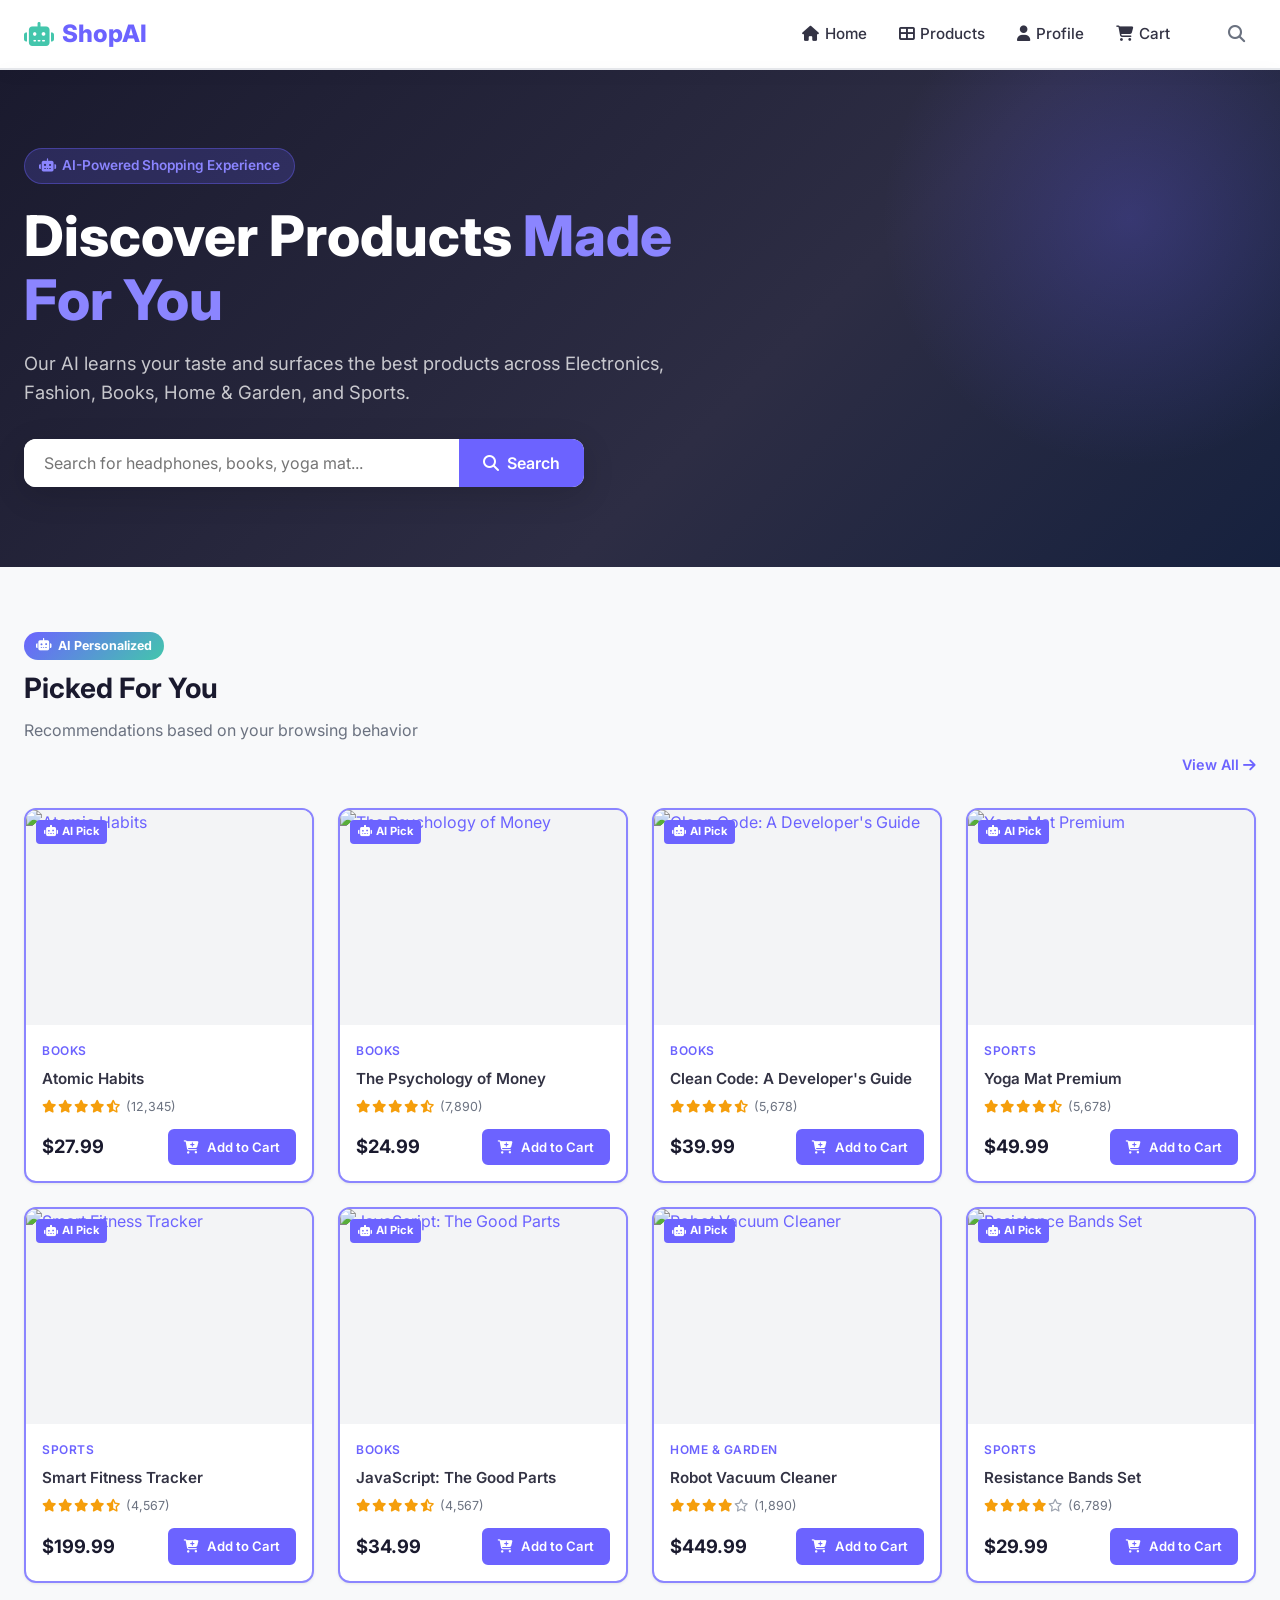
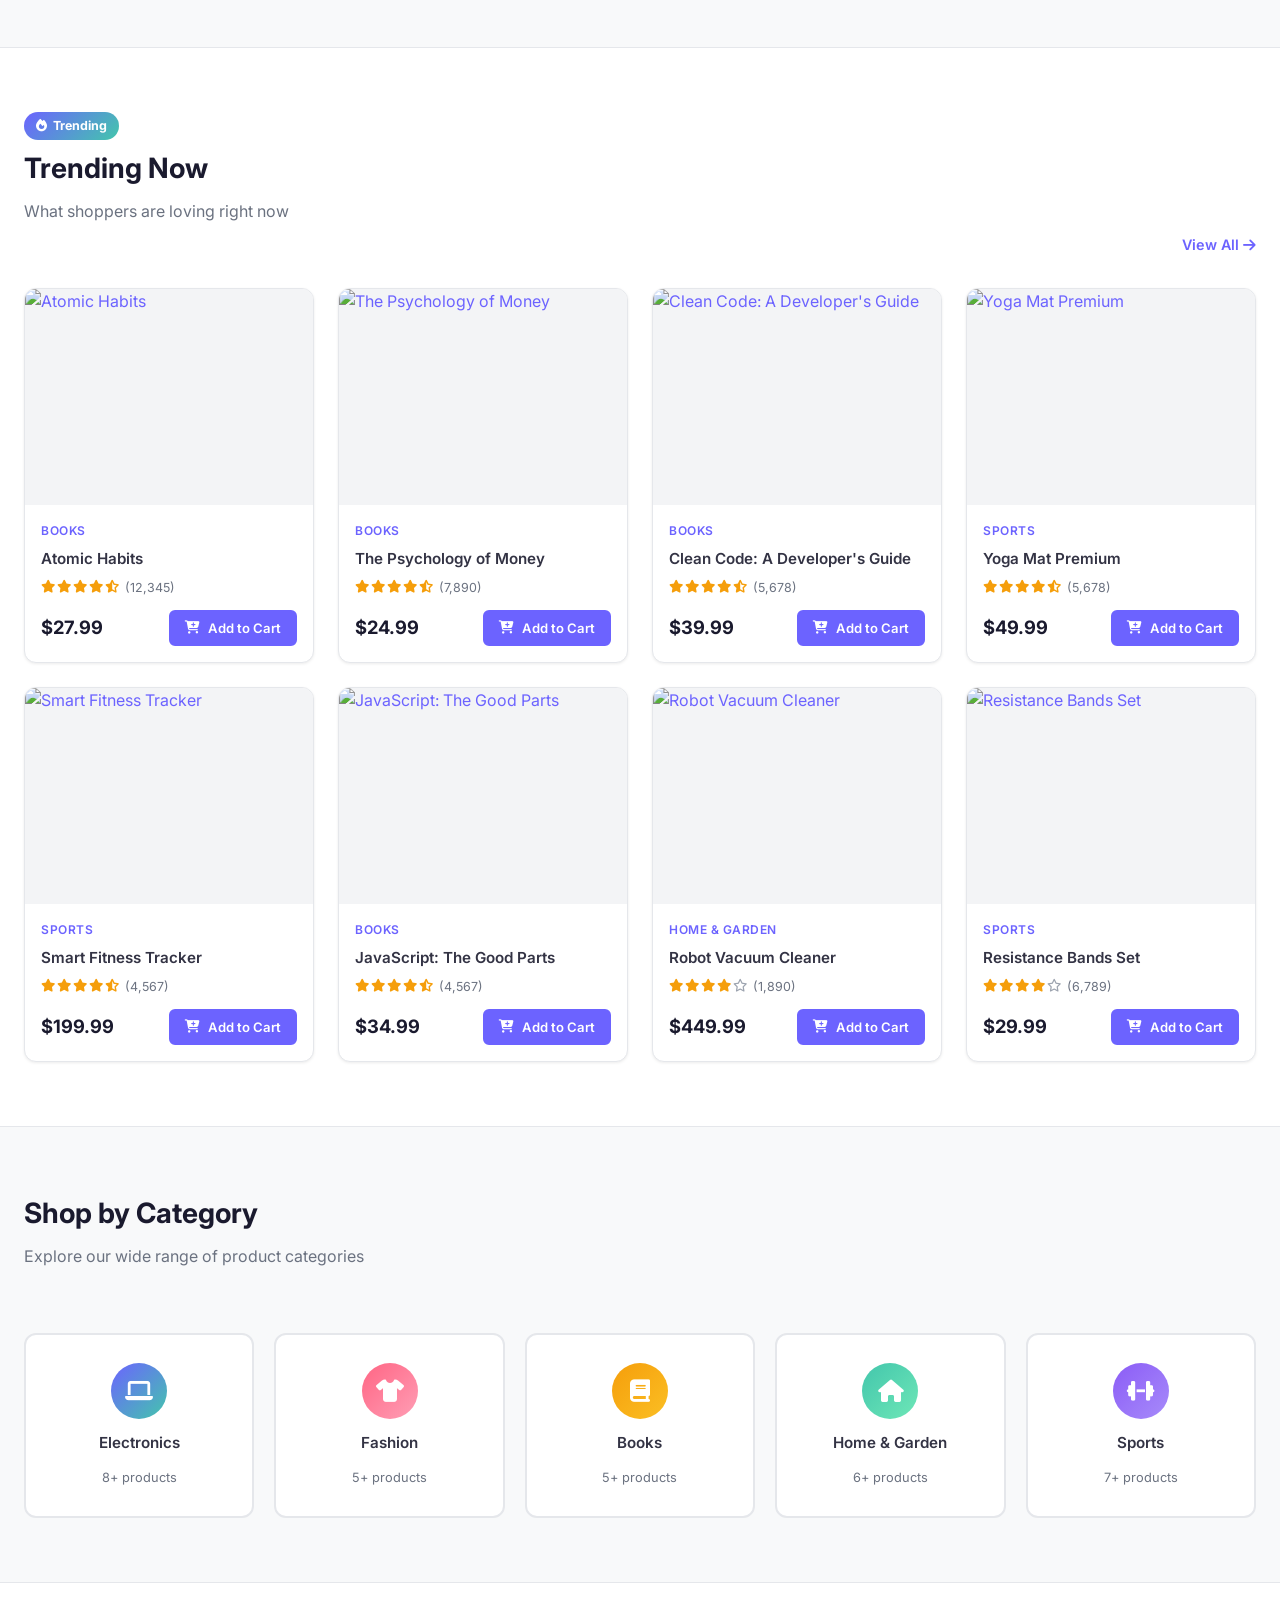
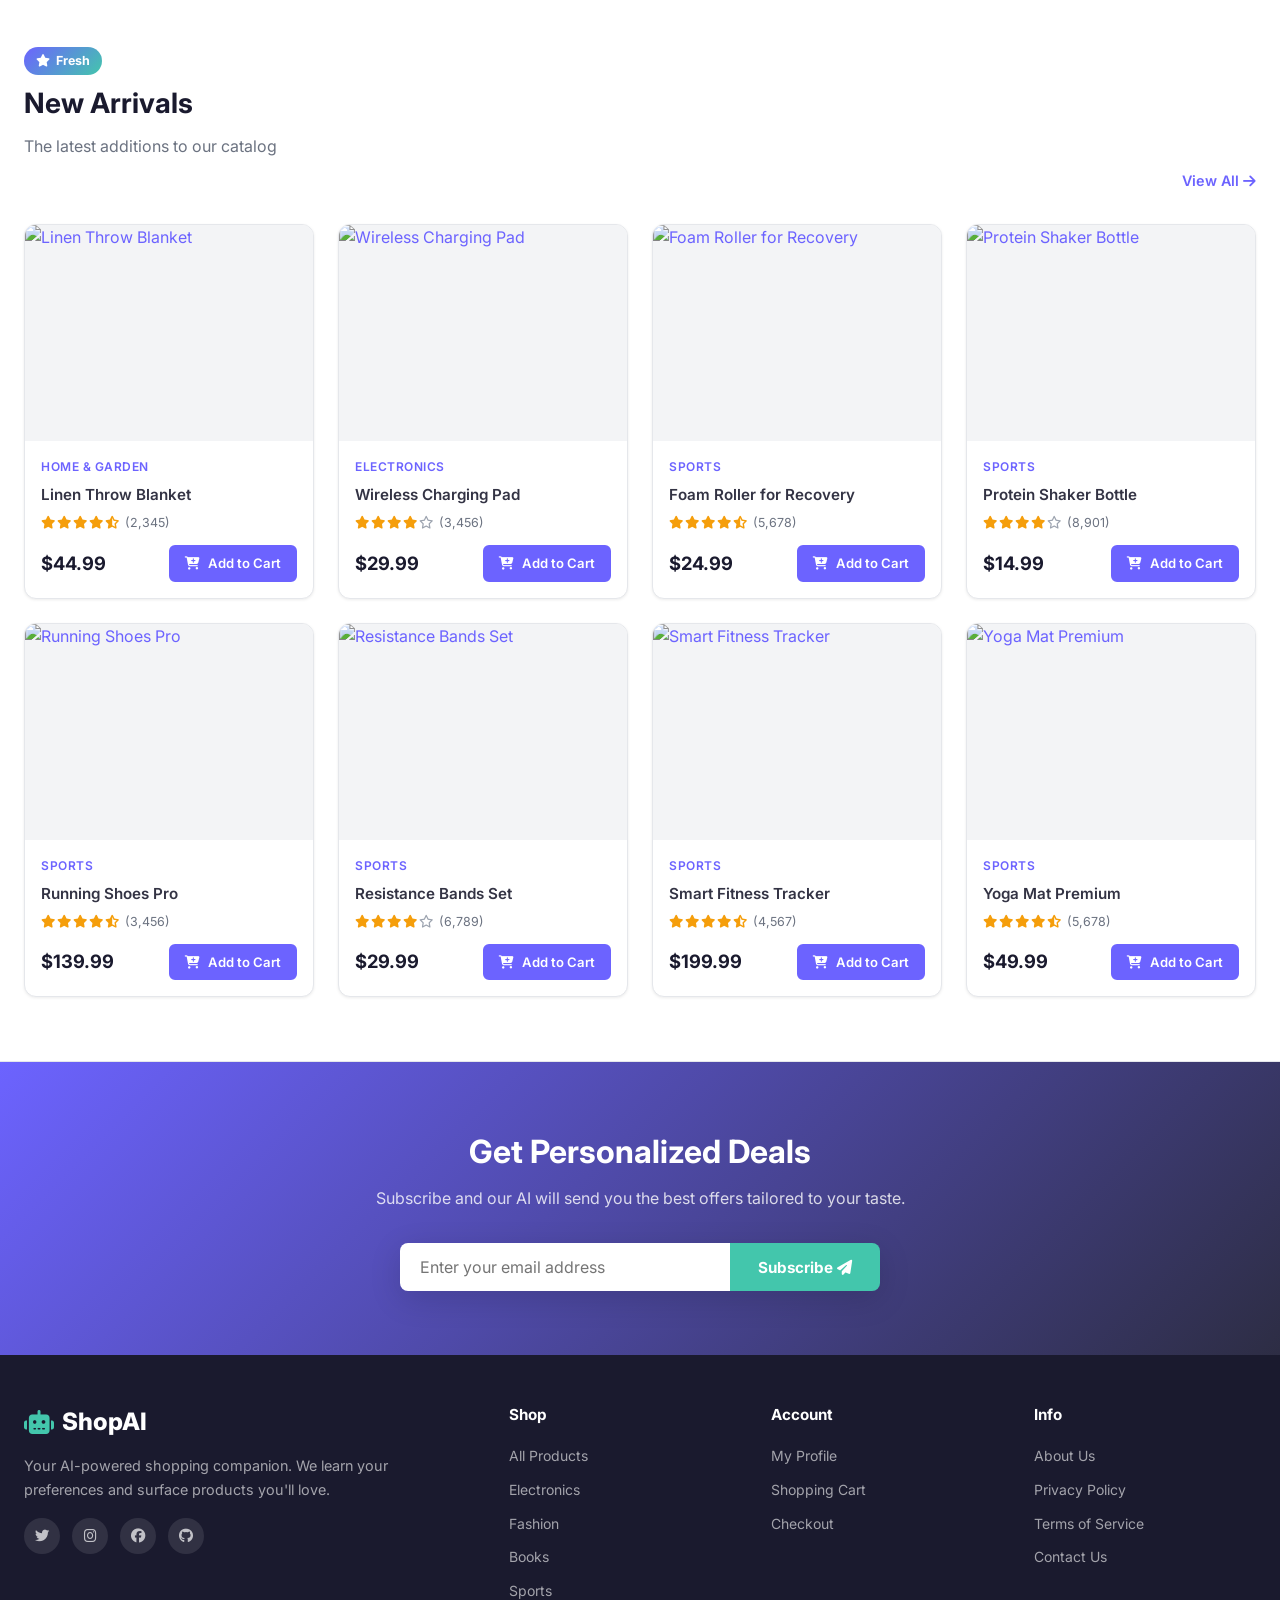
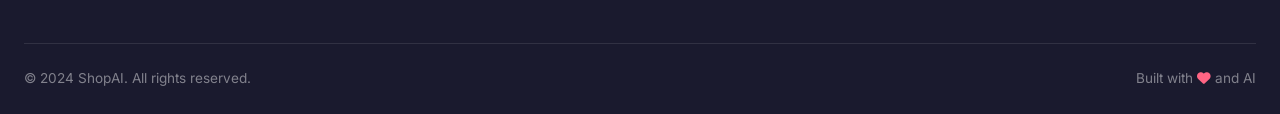
==== index.html @ e6fd4320 "Build complete AI-powered e-commerce website - 32 products across 5 categories (Electronics, Fashion" ====
<!DOCTYPE html>
<html lang="en">
<head>
  <meta charset="UTF-8">
  <meta name="viewport" content="width=device-width, initial-scale=1.0">
  <title>ShopAI – AI-Powered E-Commerce</title>
  <meta name="description" content="Discover products tailored just for you with AI-powered recommendations.">
  <link rel="stylesheet" href="https://cdnjs.cloudflare.com/ajax/libs/font-awesome/6.4.0/css/all.min.css">
  <link rel="preconnect" href="https://fonts.googleapis.com">
  <link rel="preconnect" href="https://fonts.gstatic.com" crossorigin>
  <link href="https://fonts.googleapis.com/css2?family=Inter:wght@300;400;500;600;700;800&display=swap" rel="stylesheet">
  <link rel="stylesheet" href="css/style.css">
  <link rel="stylesheet" href="css/components.css">
  <link rel="stylesheet" href="css/responsive.css">
</head>
<body>

  <!-- Header -->
  <header id="main-header"></header>

  <!-- Hero Section -->
  <section class="hero">
    <div class="container">
      <div class="hero-content slide-up">
        <div class="hero-badge">
          <i class="fas fa-robot"></i> AI-Powered Shopping Experience
        </div>
        <h1>Discover Products <span>Made For You</span></h1>
        <p>Our AI learns your taste and surfaces the best products across Electronics, Fashion, Books, Home & Garden, and Sports.</p>
        <form class="hero-search" action="search-results.html" method="get">
          <input type="text" name="q" placeholder="Search for headphones, books, yoga mat...">
          <button type="submit"><i class="fas fa-search"></i> Search</button>
        </form>
      </div>
    </div>
  </section>

  <!-- Personalized For You -->
  <section class="section" id="personalized-section">
    <div class="container">
      <div class="section-header">
        <div>
          <div class="ai-section-tag"><i class="fas fa-robot"></i> AI Personalized</div>
          <h2 class="section-title">Picked For You</h2>
          <p class="section-subtitle">Recommendations based on your browsing behavior</p>
        </div>
        <a href="products.html" class="view-all-link">View All <i class="fas fa-arrow-right"></i></a>
      </div>
      <div class="products-grid" id="personalized-grid">
        <div class="spinner-overlay" style="grid-column:1/-1"><div class="spinner"></div></div>
      </div>
    </div>
  </section>

  <!-- Trending Now -->
  <section class="section" style="background:#fff; border-top:1px solid var(--border); border-bottom:1px solid var(--border);">
    <div class="container">
      <div class="section-header">
        <div>
          <div class="ai-section-tag"><i class="fas fa-fire"></i> Trending</div>
          <h2 class="section-title">Trending Now</h2>
          <p class="section-subtitle">What shoppers are loving right now</p>
        </div>
        <a href="products.html" class="view-all-link">View All <i class="fas fa-arrow-right"></i></a>
      </div>
      <div class="products-grid" id="trending-grid">
        <div class="spinner-overlay" style="grid-column:1/-1"><div class="spinner"></div></div>
      </div>
    </div>
  </section>

  <!-- Featured Categories -->
  <section class="section">
    <div class="container">
      <div class="section-header">
        <div>
          <h2 class="section-title">Shop by Category</h2>
          <p class="section-subtitle">Explore our wide range of product categories</p>
        </div>
      </div>
      <div class="categories-grid">
        <a href="products.html?category=Electronics" class="category-card">
          <div class="category-icon"><i class="fas fa-laptop"></i></div>
          <span class="category-name">Electronics</span>
          <span class="category-count">8+ products</span>
        </a>
        <a href="products.html?category=Fashion" class="category-card">
          <div class="category-icon"><i class="fas fa-tshirt"></i></div>
          <span class="category-name">Fashion</span>
          <span class="category-count">5+ products</span>
        </a>
        <a href="products.html?category=Books" class="category-card">
          <div class="category-icon"><i class="fas fa-book"></i></div>
          <span class="category-name">Books</span>
          <span class="category-count">5+ products</span>
        </a>
        <a href="products.html?category=Home+%26+Garden" class="category-card">
          <div class="category-icon"><i class="fas fa-home"></i></div>
          <span class="category-name">Home &amp; Garden</span>
          <span class="category-count">6+ products</span>
        </a>
        <a href="products.html?category=Sports" class="category-card">
          <div class="category-icon"><i class="fas fa-dumbbell"></i></div>
          <span class="category-name">Sports</span>
          <span class="category-count">7+ products</span>
        </a>
      </div>
    </div>
  </section>

  <!-- New Arrivals -->
  <section class="section" style="background:#fff; border-top:1px solid var(--border); border-bottom:1px solid var(--border);">
    <div class="container">
      <div class="section-header">
        <div>
          <div class="ai-section-tag"><i class="fas fa-star"></i> Fresh</div>
          <h2 class="section-title">New Arrivals</h2>
          <p class="section-subtitle">The latest additions to our catalog</p>
        </div>
        <a href="products.html" class="view-all-link">View All <i class="fas fa-arrow-right"></i></a>
      </div>
      <div class="products-grid" id="new-arrivals-grid">
        <div class="spinner-overlay" style="grid-column:1/-1"><div class="spinner"></div></div>
      </div>
    </div>
  </section>

  <!-- Newsletter -->
  <section class="newsletter">
    <div class="container">
      <h2>Get Personalized Deals</h2>
      <p>Subscribe and our AI will send you the best offers tailored to your taste.</p>
      <form class="newsletter-form" onsubmit="event.preventDefault(); window.Utils && window.Utils.showToast('You\'re subscribed! Welcome aboard.', 'success');">
        <input type="email" placeholder="Enter your email address" required>
        <button type="submit">Subscribe <i class="fas fa-paper-plane"></i></button>
      </form>
    </div>
  </section>

  <!-- Footer -->
  <footer>
    <div class="container">
      <div class="footer-grid">
        <div class="footer-brand">
          <a href="index.html" class="logo"><i class="fas fa-robot"></i> ShopAI</a>
          <p>Your AI-powered shopping companion. We learn your preferences and surface products you'll love.</p>
          <div class="footer-social" style="margin-top:16px;">
            <a href="#" aria-label="Twitter"><i class="fab fa-twitter"></i></a>
            <a href="#" aria-label="Instagram"><i class="fab fa-instagram"></i></a>
            <a href="#" aria-label="Facebook"><i class="fab fa-facebook"></i></a>
            <a href="#" aria-label="GitHub"><i class="fab fa-github"></i></a>
          </div>
        </div>
        <div class="footer-col">
          <h4>Shop</h4>
          <ul>
            <li><a href="products.html">All Products</a></li>
            <li><a href="products.html?category=Electronics">Electronics</a></li>
            <li><a href="products.html?category=Fashion">Fashion</a></li>
            <li><a href="products.html?category=Books">Books</a></li>
            <li><a href="products.html?category=Sports">Sports</a></li>
          </ul>
        </div>
        <div class="footer-col">
          <h4>Account</h4>
          <ul>
            <li><a href="profile.html">My Profile</a></li>
            <li><a href="cart.html">Shopping Cart</a></li>
            <li><a href="checkout.html">Checkout</a></li>
          </ul>
        </div>
        <div class="footer-col">
          <h4>Info</h4>
          <ul>
            <li><a href="#">About Us</a></li>
            <li><a href="#">Privacy Policy</a></li>
            <li><a href="#">Terms of Service</a></li>
            <li><a href="#">Contact Us</a></li>
          </ul>
        </div>
      </div>
      <div class="footer-bottom">
        <span>&copy; 2024 ShopAI. All rights reserved.</span>
        <span>Built with <i class="fas fa-heart" style="color:var(--secondary);"></i> and AI</span>
      </div>
    </div>
  </footer>

  <!-- Scripts -->
  <script src="js/products-data.js"></script>
  <script src="js/utils.js"></script>
  <script src="js/user-tracking.js"></script>
  <script src="js/recommendation-engine.js"></script>
  <script src="js/cart-manager.js"></script>
  <script src="js/main.js"></script>
</body>
</html>
---- css/style.css ----
/* ===================================================
   SHOPAI – Main Stylesheet
   =================================================== */

/* CSS Variables */
:root {
  --primary: #6C63FF;
  --primary-dark: #5a52d5;
  --primary-light: #8b85ff;
  --secondary: #FF6584;
  --accent: #43C6AC;
  --accent-dark: #38a593;
  --bg: #f8f9fa;
  --bg-card: #ffffff;
  --dark: #1a1a2e;
  --dark-mid: #2d2d44;
  --text: #333344;
  --text-muted: #6b7280;
  --text-light: #9ca3af;
  --border: #e5e7eb;
  --border-light: #f3f4f6;
  --shadow-sm: 0 1px 3px rgba(0,0,0,0.08);
  --shadow: 0 4px 16px rgba(0,0,0,0.10);
  --shadow-lg: 0 8px 32px rgba(0,0,0,0.14);
  --radius: 12px;
  --radius-sm: 8px;
  --radius-lg: 20px;
  --transition: 0.22s ease;
  --header-height: 68px;
  --star-color: #f59e0b;
  --success: #10b981;
  --error: #ef4444;
  --warning: #f59e0b;
  --info: #3b82f6;
}

/* ---- Reset & Base ---- */
*, *::before, *::after { box-sizing: border-box; margin: 0; padding: 0; }
html { scroll-behavior: smooth; font-size: 16px; }
body {
  font-family: 'Inter', 'Segoe UI', system-ui, -apple-system, sans-serif;
  color: var(--text);
  background: var(--bg);
  line-height: 1.6;
  -webkit-font-smoothing: antialiased;
}
img { max-width: 100%; height: auto; display: block; }
a { color: var(--primary); text-decoration: none; transition: color var(--transition); }
a:hover { color: var(--primary-dark); }
ul { list-style: none; }
button { cursor: pointer; font-family: inherit; border: none; background: none; }
input, select, textarea { font-family: inherit; }

/* ---- Layout Utilities ---- */
.container {
  max-width: 1280px;
  margin: 0 auto;
  padding: 0 24px;
}
.section { padding: 64px 0; }
.section-title {
  font-size: 1.75rem;
  font-weight: 700;
  color: var(--dark);
  margin-bottom: 8px;
}
.section-subtitle {
  color: var(--text-muted);
  margin-bottom: 32px;
  font-size: 1rem;
}
.section-header {
  display: flex;
  align-items: flex-end;
  justify-content: space-between;
  margin-bottom: 32px;
  flex-wrap: wrap;
  gap: 12px;
}
.view-all-link {
  color: var(--primary);
  font-weight: 600;
  font-size: 0.9rem;
  white-space: nowrap;
}
.view-all-link:hover { text-decoration: underline; }

.grid-4 { display: grid; grid-template-columns: repeat(4, 1fr); gap: 24px; }
.grid-3 { display: grid; grid-template-columns: repeat(3, 1fr); gap: 24px; }
.grid-2 { display: grid; grid-template-columns: repeat(2, 1fr); gap: 24px; }

/* ---- Buttons ---- */
.btn {
  display: inline-flex;
  align-items: center;
  gap: 8px;
  padding: 11px 24px;
  border-radius: var(--radius-sm);
  font-size: 0.95rem;
  font-weight: 600;
  transition: all var(--transition);
  cursor: pointer;
  border: 2px solid transparent;
  line-height: 1.4;
  white-space: nowrap;
}
.btn-primary {
  background: var(--primary);
  color: #fff;
  border-color: var(--primary);
}
.btn-primary:hover {
  background: var(--primary-dark);
  border-color: var(--primary-dark);
  color: #fff;
  transform: translateY(-1px);
  box-shadow: 0 4px 14px rgba(108,99,255,0.35);
}
.btn-primary:disabled {
  background: var(--text-light);
  border-color: var(--text-light);
  cursor: not-allowed;
  transform: none;
  box-shadow: none;
}
.btn-secondary {
  background: transparent;
  color: var(--primary);
  border-color: var(--primary);
}
.btn-secondary:hover {
  background: var(--primary);
  color: #fff;
}
.btn-danger {
  background: var(--error);
  color: #fff;
  border-color: var(--error);
}
.btn-danger:hover { background: #dc2626; }
.btn-lg { padding: 14px 32px; font-size: 1.05rem; border-radius: var(--radius); }
.btn-sm { padding: 7px 14px; font-size: 0.82rem; border-radius: 6px; }
.btn-icon {
  width: 40px; height: 40px;
  display: inline-flex; align-items: center; justify-content: center;
  border-radius: 50%;
  background: transparent;
  color: var(--text-muted);
  transition: all var(--transition);
  border: 1px solid transparent;
  font-size: 1.05rem;
}
.btn-icon:hover {
  background: var(--border-light);
  color: var(--primary);
  border-color: var(--border);
}
.btn-block { width: 100%; justify-content: center; }

/* ---- Header ---- */
#main-header {
  background: #fff;
  position: sticky;
  top: 0;
  z-index: 1000;
  box-shadow: var(--shadow-sm);
  height: var(--header-height);
}
.header-inner {
  display: flex;
  align-items: center;
  height: var(--header-height);
  gap: 32px;
}
.logo {
  font-size: 1.5rem;
  font-weight: 800;
  color: var(--primary);
  display: flex;
  align-items: center;
  gap: 8px;
  flex-shrink: 0;
}
.logo i { color: var(--accent); }
.logo:hover { color: var(--primary-dark); }

.nav-links {
  display: flex;
  align-items: center;
  gap: 4px;
  margin-left: auto;
}
.nav-links a {
  display: flex;
  align-items: center;
  gap: 6px;
  padding: 8px 14px;
  color: var(--text);
  border-radius: var(--radius-sm);
  font-weight: 500;
  font-size: 0.95rem;
  transition: all var(--transition);
}
.nav-links a:hover, .nav-links a.active {
  color: var(--primary);
  background: rgba(108,99,255,0.08);
}
.cart-link { position: relative; }
.cart-badge {
  position: absolute;
  top: -2px; right: -4px;
  background: var(--secondary);
  color: #fff;
  font-size: 0.68rem;
  font-weight: 700;
  min-width: 18px;
  height: 18px;
  border-radius: 9px;
  display: inline-flex;
  align-items: center;
  justify-content: center;
  padding: 0 4px;
  line-height: 1;
}
.header-actions { display: flex; gap: 4px; align-items: center; }
.mobile-menu-toggle { display: none; }

/* ---- Search Dropdown ---- */
.search-bar-dropdown {
  background: #fff;
  border-top: 1px solid var(--border);
  border-bottom: 1px solid var(--border);
  max-height: 0;
  overflow: hidden;
  transition: max-height 0.3s ease;
  box-shadow: var(--shadow);
}
.search-bar-dropdown.active { max-height: 400px; }
.header-search-form {
  display: flex;
  gap: 8px;
  padding: 16px 0;
}
.header-search-form input {
  flex: 1;
  padding: 10px 16px;
  border: 2px solid var(--border);
  border-radius: var(--radius-sm);
  font-size: 1rem;
  outline: none;
  transition: border-color var(--transition);
}
.header-search-form input:focus { border-color: var(--primary); }
.search-suggestions {
  padding-bottom: 12px;
}
.suggestion-item {
  display: flex;
  align-items: center;
  gap: 12px;
  padding: 8px 12px;
  border-radius: var(--radius-sm);
  color: var(--text);
  transition: background var(--transition);
}
.suggestion-item:hover { background: var(--border-light); color: var(--text); }
.suggestion-item img { width: 40px; height: 30px; object-fit: cover; border-radius: 4px; }
.suggestion-item span:first-of-type { flex: 1; font-size: 0.9rem; }
.suggestion-price { font-weight: 600; color: var(--primary); font-size: 0.85rem; }
.suggestion-more {
  display: block;
  text-align: center;
  padding: 10px;
  color: var(--primary);
  font-weight: 600;
  font-size: 0.88rem;
  border-top: 1px solid var(--border);
  margin-top: 4px;
}

/* ---- Hero ---- */
.hero {
  background: linear-gradient(135deg, var(--dark) 0%, var(--dark-mid) 60%, #16213e 100%);
  color: #fff;
  padding: 80px 0;
  position: relative;
  overflow: hidden;
}
.hero::before {
  content: '';
  position: absolute;
  top: -100px; right: -100px;
  width: 500px; height: 500px;
  border-radius: 50%;
  background: radial-gradient(circle, rgba(108,99,255,0.25) 0%, transparent 70%);
  pointer-events: none;
}
.hero-content {
  max-width: 700px;
}
.hero-badge {
  display: inline-flex;
  align-items: center;
  gap: 6px;
  background: rgba(108,99,255,0.2);
  border: 1px solid rgba(108,99,255,0.4);
  color: var(--primary-light);
  padding: 6px 14px;
  border-radius: 20px;
  font-size: 0.85rem;
  font-weight: 600;
  margin-bottom: 20px;
}
.hero h1 {
  font-size: 3rem;
  font-weight: 800;
  line-height: 1.15;
  margin-bottom: 16px;
}
.hero h1 span { color: var(--primary-light); }
.hero p {
  color: rgba(255,255,255,0.75);
  font-size: 1.15rem;
  margin-bottom: 32px;
}
.hero-search {
  display: flex;
  background: #fff;
  border-radius: var(--radius);
  overflow: hidden;
  box-shadow: var(--shadow-lg);
  max-width: 560px;
}
.hero-search input {
  flex: 1;
  padding: 14px 20px;
  border: none;
  outline: none;
  font-size: 1rem;
  color: var(--text);
}
.hero-search button {
  padding: 14px 24px;
  background: var(--primary);
  color: #fff;
  font-size: 1rem;
  font-weight: 600;
  border: none;
  cursor: pointer;
  transition: background var(--transition);
  display: flex;
  align-items: center;
  gap: 8px;
}
.hero-search button:hover { background: var(--primary-dark); }

/* ---- Product Cards ---- */
.products-grid {
  display: grid;
  grid-template-columns: repeat(4, 1fr);
  gap: 24px;
}
.product-card {
  background: var(--bg-card);
  border-radius: var(--radius);
  overflow: hidden;
  box-shadow: var(--shadow-sm);
  transition: transform var(--transition), box-shadow var(--transition);
  border: 1px solid var(--border);
  display: flex;
  flex-direction: column;
}
.product-card:hover {
  transform: translateY(-4px);
  box-shadow: var(--shadow-lg);
}
.product-card.ai-recommended {
  border-color: var(--primary-light);
  border-width: 2px;
}
.product-card-image {
  position: relative;
  aspect-ratio: 4/3;
  overflow: hidden;
  background: var(--border-light);
}
.product-card-image img {
  width: 100%;
  height: 100%;
  object-fit: cover;
  transition: transform 0.4s ease;
}
.product-card:hover .product-card-image img { transform: scale(1.05); }
.ai-badge {
  position: absolute;
  top: 10px;
  left: 10px;
  background: var(--primary);
  color: #fff;
  font-size: 0.7rem;
  font-weight: 700;
  padding: 3px 8px;
  border-radius: 4px;
  display: flex;
  align-items: center;
  gap: 4px;
}
.out-of-stock-badge {
  position: absolute;
  top: 10px;
  right: 10px;
  background: var(--error);
  color: #fff;
  font-size: 0.72rem;
  font-weight: 700;
  padding: 3px 8px;
  border-radius: 4px;
}
.product-card-body {
  padding: 16px;
  flex: 1;
  display: flex;
  flex-direction: column;
  gap: 8px;
}
.product-category {
  font-size: 0.75rem;
  font-weight: 600;
  color: var(--primary);
  text-transform: uppercase;
  letter-spacing: 0.5px;
}
.product-name {
  font-size: 0.95rem;
  font-weight: 600;
  line-height: 1.4;
  flex: 1;
}
.product-name a { color: var(--text); }
.product-name a:hover { color: var(--primary); }
.product-rating {
  display: flex;
  align-items: center;
  gap: 6px;
}
.stars { display: flex; gap: 2px; color: var(--star-color); font-size: 0.8rem; }
.rating-count { font-size: 0.78rem; color: var(--text-muted); }
.product-price-row {
  display: flex;
  align-items: center;
  justify-content: space-between;
  margin-top: auto;
  padding-top: 4px;
}
.product-price {
  font-size: 1.15rem;
  font-weight: 700;
  color: var(--dark);
}
.no-results {
  grid-column: 1 / -1;
  text-align: center;
  color: var(--text-muted);
  padding: 48px;
}
.no-results-full {
  grid-column: 1 / -1;
  text-align: center;
  padding: 64px 24px;
  color: var(--text-muted);
}
.no-results-full i { font-size: 3rem; color: var(--text-light); margin-bottom: 16px; display: block; }
.no-results-full h3 { color: var(--text); font-size: 1.25rem; margin-bottom: 8px; }
.no-results-full p { margin-bottom: 24px; }

/* ---- Category Cards ---- */
.categories-grid {
  display: grid;
  grid-template-columns: repeat(5, 1fr);
  gap: 20px;
}
.category-card {
  background: var(--bg-card);
  border: 2px solid var(--border);
  border-radius: var(--radius);
  padding: 28px 16px;
  text-align: center;
  cursor: pointer;
  transition: all var(--transition);
  color: var(--text);
  display: flex;
  flex-direction: column;
  align-items: center;
  gap: 12px;
}
.category-card:hover {
  border-color: var(--primary);
  background: rgba(108,99,255,0.04);
  transform: translateY(-3px);
  box-shadow: var(--shadow);
  color: var(--primary);
}
.category-icon {
  width: 56px; height: 56px;
  border-radius: 50%;
  background: linear-gradient(135deg, var(--primary), var(--accent));
  display: flex;
  align-items: center;
  justify-content: center;
  color: #fff;
  font-size: 1.4rem;
}
.category-card:nth-child(2) .category-icon { background: linear-gradient(135deg, var(--secondary), #ff9eb5); }
.category-card:nth-child(3) .category-icon { background: linear-gradient(135deg, #f59e0b, #fbbf24); }
.category-card:nth-child(4) .category-icon { background: linear-gradient(135deg, var(--accent), #6ee7b7); }
.category-card:nth-child(5) .category-icon { background: linear-gradient(135deg, #8b5cf6, #a78bfa); }
.category-name { font-size: 0.95rem; font-weight: 600; }
.category-count { font-size: 0.8rem; color: var(--text-muted); }

/* ---- Star Ratings ---- */
.stars .fa-star, .stars .fa-star-half-alt { color: var(--star-color); }
.stars .fa-star.far { color: var(--text-light); }

/* ---- Toast Notifications ---- */
.toast-container {
  position: fixed;
  bottom: 24px;
  right: 24px;
  z-index: 9999;
  display: flex;
  flex-direction: column;
  gap: 10px;
  pointer-events: none;
}
.toast {
  display: flex;
  align-items: center;
  gap: 10px;
  background: var(--dark);
  color: #fff;
  padding: 12px 16px;
  border-radius: var(--radius-sm);
  box-shadow: var(--shadow-lg);
  font-size: 0.9rem;
  min-width: 260px;
  max-width: 380px;
  pointer-events: all;
  transform: translateX(110%);
  transition: transform 0.3s cubic-bezier(0.175, 0.885, 0.32, 1.275), opacity 0.3s;
  opacity: 0;
  border-left: 4px solid var(--info);
}
.toast-show { transform: translateX(0); opacity: 1; }
.toast-hide { transform: translateX(110%); opacity: 0; }
.toast-success { border-left-color: var(--success); }
.toast-error { border-left-color: var(--error); }
.toast-warning { border-left-color: var(--warning); }
.toast-info { border-left-color: var(--info); }
.toast-success .fas { color: var(--success); }
.toast-error .fas { color: var(--error); }
.toast-warning .fas { color: var(--warning); }
.toast-info .fas { color: var(--info); }
.toast span { flex: 1; }
.toast-close {
  background: none; border: none;
  color: rgba(255,255,255,0.6);
  cursor: pointer;
  padding: 0;
  font-size: 0.8rem;
  transition: color var(--transition);
  pointer-events: all;
}
.toast-close:hover { color: #fff; }

/* ---- Newsletter ---- */
.newsletter {
  background: linear-gradient(135deg, var(--primary) 0%, var(--dark-mid) 100%);
  color: #fff;
  padding: 64px 0;
  text-align: center;
}
.newsletter h2 { font-size: 2rem; font-weight: 700; margin-bottom: 8px; }
.newsletter p { color: rgba(255,255,255,0.8); margin-bottom: 32px; }
.newsletter-form {
  display: flex;
  gap: 0;
  max-width: 480px;
  margin: 0 auto;
  border-radius: var(--radius-sm);
  overflow: hidden;
  box-shadow: var(--shadow-lg);
}
.newsletter-form input {
  flex: 1;
  padding: 14px 20px;
  border: none;
  outline: none;
  font-size: 1rem;
}
.newsletter-form button {
  padding: 14px 28px;
  background: var(--accent);
  color: #fff;
  font-weight: 700;
  border: none;
  cursor: pointer;
  font-size: 0.95rem;
  transition: background var(--transition);
}
.newsletter-form button:hover { background: var(--accent-dark); }

/* ---- Footer ---- */
footer {
  background: var(--dark);
  color: rgba(255,255,255,0.75);
  padding: 48px 0 24px;
}
.footer-grid {
  display: grid;
  grid-template-columns: 2fr 1fr 1fr 1fr;
  gap: 40px;
  margin-bottom: 40px;
}
.footer-brand .logo {
  color: #fff;
  margin-bottom: 12px;
}
.footer-brand p { font-size: 0.9rem; line-height: 1.7; color: rgba(255,255,255,0.6); }
.footer-col h4 {
  color: #fff;
  font-size: 0.95rem;
  font-weight: 700;
  margin-bottom: 16px;
}
.footer-col ul li + li { margin-top: 8px; }
.footer-col ul li a {
  color: rgba(255,255,255,0.6);
  font-size: 0.875rem;
  transition: color var(--transition);
}
.footer-col ul li a:hover { color: var(--primary-light); }
.footer-bottom {
  border-top: 1px solid rgba(255,255,255,0.1);
  padding-top: 24px;
  display: flex;
  align-items: center;
  justify-content: space-between;
  font-size: 0.85rem;
  color: rgba(255,255,255,0.45);
  flex-wrap: wrap;
  gap: 12px;
}
.footer-social { display: flex; gap: 12px; }
.footer-social a {
  width: 36px; height: 36px;
  border-radius: 50%;
  background: rgba(255,255,255,0.1);
  color: rgba(255,255,255,0.7);
  display: flex;
  align-items: center;
  justify-content: center;
  font-size: 0.9rem;
  transition: all var(--transition);
}
.footer-social a:hover { background: var(--primary); color: #fff; }

/* ---- Loading Spinner ---- */
.spinner-overlay {
  display: flex;
  justify-content: center;
  align-items: center;
  padding: 48px;
}
.spinner {
  width: 40px; height: 40px;
  border: 4px solid var(--border);
  border-top-color: var(--primary);
  border-radius: 50%;
  animation: spin 0.8s linear infinite;
}
@keyframes spin { to { transform: rotate(360deg); } }

/* ---- Animations ---- */
@keyframes fadeIn {
  from { opacity: 0; }
  to { opacity: 1; }
}
@keyframes slideUp {
  from { opacity: 0; transform: translateY(24px); }
  to { opacity: 1; transform: translateY(0); }
}
@keyframes pulse {
  0%, 100% { transform: scale(1); }
  50% { transform: scale(1.05); }
}
.fade-in { animation: fadeIn 0.5s ease forwards; }
.slide-up { animation: slideUp 0.5s ease forwards; }
.pulse { animation: pulse 2s ease infinite; }

/* ---- Product Detail ---- */
.product-detail-container {
  display: grid;
  grid-template-columns: 1fr 1fr;
  gap: 48px;
  align-items: start;
}
.product-detail-image img {
  width: 100%;
  border-radius: var(--radius);
  box-shadow: var(--shadow);
  object-fit: cover;
  aspect-ratio: 4/3;
}
.product-category-badge {
  display: inline-block;
  background: rgba(108,99,255,0.1);
  color: var(--primary);
  padding: 4px 12px;
  border-radius: 20px;
  font-size: 0.8rem;
  font-weight: 600;
  margin-bottom: 12px;
}
.product-detail-name { font-size: 1.75rem; font-weight: 800; line-height: 1.25; margin-bottom: 8px; }
.product-brand { color: var(--text-muted); font-size: 0.9rem; margin-bottom: 12px; }
.product-detail-rating {
  display: flex;
  align-items: center;
  gap: 8px;
  margin-bottom: 16px;
}
.product-detail-price {
  font-size: 2rem;
  font-weight: 800;
  color: var(--primary);
  margin-bottom: 12px;
}
.product-stock { font-size: 0.9rem; font-weight: 600; margin-bottom: 16px; }
.product-stock.in-stock { color: var(--success); }
.product-stock.out-of-stock { color: var(--error); }
.product-description { color: var(--text-muted); line-height: 1.7; margin-bottom: 16px; }
.product-tags { display: flex; flex-wrap: wrap; gap: 6px; margin-bottom: 24px; }
.tag {
  background: var(--border-light);
  color: var(--text-muted);
  padding: 4px 10px;
  border-radius: 20px;
  font-size: 0.78rem;
  font-weight: 500;
}
.product-actions {
  display: flex;
  align-items: center;
  gap: 16px;
  flex-wrap: wrap;
}
.quantity-selector {
  display: flex;
  align-items: center;
  border: 2px solid var(--border);
  border-radius: var(--radius-sm);
  overflow: hidden;
}
.qty-btn {
  padding: 10px 14px;
  background: var(--border-light);
  color: var(--text);
  border: none;
  cursor: pointer;
  font-size: 0.85rem;
  transition: background var(--transition);
}
.qty-btn:hover { background: var(--border); }
#qty-input, .cart-qty-input {
  width: 56px;
  text-align: center;
  border: none;
  padding: 10px 4px;
  font-size: 1rem;
  font-weight: 600;
  outline: none;
  -moz-appearance: textfield;
}
#qty-input::-webkit-inner-spin-button,
.cart-qty-input::-webkit-inner-spin-button { display: none; }

/* ---- Breadcrumb ---- */
.breadcrumb {
  padding: 16px 0;
  font-size: 0.85rem;
  color: var(--text-muted);
  display: flex;
  align-items: center;
  gap: 8px;
  flex-wrap: wrap;
}
.breadcrumb a { color: var(--text-muted); }
.breadcrumb a:hover { color: var(--primary); }
.breadcrumb i { font-size: 0.7rem; }
.breadcrumb span { color: var(--text); font-weight: 500; }

/* ---- Reviews ---- */
.review-card {
  background: var(--bg-card);
  border: 1px solid var(--border);
  border-radius: var(--radius);
  padding: 20px 24px;
}
.review-card + .review-card { margin-top: 16px; }
.review-header {
  display: flex;
  align-items: center;
  gap: 12px;
  margin-bottom: 8px;
  flex-wrap: wrap;
}
.review-author { font-weight: 700; }
.review-date { font-size: 0.8rem; color: var(--text-muted); margin-left: auto; }
.review-text { color: var(--text-muted); line-height: 1.6; }

/* ---- Page Header ---- */
.page-header {
  background: linear-gradient(135deg, var(--dark) 0%, var(--dark-mid) 100%);
  color: #fff;
  padding: 40px 0;
}
.page-header h1 { font-size: 2rem; font-weight: 800; margin-bottom: 4px; }
.page-header p { color: rgba(255,255,255,0.7); }

/* ---- Utility ---- */
.text-center { text-align: center; }
.text-muted { color: var(--text-muted); }
.mt-4 { margin-top: 16px; }
.mt-8 { margin-top: 32px; }
.mb-4 { margin-bottom: 16px; }
.mb-8 { margin-bottom: 32px; }
.muted { color: var(--text-muted); font-size: 0.9rem; }
.ai-section-tag {
  display: inline-flex;
  align-items: center;
  gap: 6px;
  background: linear-gradient(135deg, var(--primary), var(--accent));
  color: #fff;
  padding: 4px 12px;
  border-radius: 20px;
  font-size: 0.78rem;
  font-weight: 700;
  margin-bottom: 6px;
}
---- css/components.css ----
/* ===================================================
   SHOPAI – Components Stylesheet
   =================================================== */

/* ---- Modal ---- */
.modal-backdrop {
  position: fixed;
  inset: 0;
  background: rgba(0, 0, 0, 0.55);
  z-index: 2000;
  display: flex;
  align-items: center;
  justify-content: center;
  padding: 16px;
  opacity: 0;
  visibility: hidden;
  transition: opacity 0.25s ease, visibility 0.25s ease;
}
.modal-backdrop.active {
  opacity: 1;
  visibility: visible;
}
.modal {
  background: #fff;
  border-radius: var(--radius-lg);
  padding: 40px;
  max-width: 480px;
  width: 100%;
  box-shadow: var(--shadow-lg);
  transform: scale(0.9) translateY(20px);
  transition: transform 0.3s cubic-bezier(0.175, 0.885, 0.32, 1.275);
  position: relative;
  text-align: center;
}
.modal-backdrop.active .modal {
  transform: scale(1) translateY(0);
}
.modal-close {
  position: absolute;
  top: 16px;
  right: 16px;
  background: none;
  border: none;
  font-size: 1.1rem;
  color: var(--text-muted);
  cursor: pointer;
  width: 32px;
  height: 32px;
  border-radius: 50%;
  display: flex;
  align-items: center;
  justify-content: center;
  transition: background var(--transition);
}
.modal-close:hover { background: var(--border-light); }
.modal-icon {
  width: 72px; height: 72px;
  border-radius: 50%;
  background: linear-gradient(135deg, var(--success), #34d399);
  display: flex;
  align-items: center;
  justify-content: center;
  margin: 0 auto 20px;
  color: #fff;
  font-size: 1.8rem;
}
.modal h2 { font-size: 1.5rem; font-weight: 800; margin-bottom: 8px; }
.modal p { color: var(--text-muted); margin-bottom: 20px; line-height: 1.6; }
.order-number-display {
  background: var(--border-light);
  border: 1px solid var(--border);
  border-radius: var(--radius-sm);
  padding: 12px 20px;
  font-size: 1rem;
  font-weight: 700;
  letter-spacing: 1px;
  color: var(--primary);
  margin: 16px 0;
  display: inline-block;
}

/* ---- Form Inputs ---- */
.form-group {
  margin-bottom: 20px;
}
.form-label {
  display: block;
  font-size: 0.875rem;
  font-weight: 600;
  color: var(--text);
  margin-bottom: 6px;
}
.form-label .required { color: var(--error); }
.form-input {
  width: 100%;
  padding: 11px 16px;
  border: 2px solid var(--border);
  border-radius: var(--radius-sm);
  font-size: 0.95rem;
  color: var(--text);
  background: #fff;
  outline: none;
  transition: border-color var(--transition), box-shadow var(--transition);
  -webkit-appearance: none;
}
.form-input:focus {
  border-color: var(--primary);
  box-shadow: 0 0 0 3px rgba(108,99,255,0.12);
}
.form-input.input-error {
  border-color: var(--error);
}
.form-input.input-error:focus {
  box-shadow: 0 0 0 3px rgba(239,68,68,0.12);
}
.form-error {
  font-size: 0.8rem;
  color: var(--error);
  margin-top: 4px;
  display: block;
  min-height: 1.2em;
}
.form-select {
  appearance: none;
  background-image: url("data:image/svg+xml,%3Csvg xmlns='http://www.w3.org/2000/svg' width='12' height='12' viewBox='0 0 24 24'%3E%3Cpath fill='%236b7280' d='M7 10l5 5 5-5z'/%3E%3C/svg%3E");
  background-repeat: no-repeat;
  background-position: right 12px center;
  padding-right: 36px;
}
.form-row {
  display: grid;
  grid-template-columns: 1fr 1fr;
  gap: 16px;
}
.form-section-title {
  font-size: 1rem;
  font-weight: 700;
  color: var(--dark);
  margin-bottom: 16px;
  padding-bottom: 8px;
  border-bottom: 2px solid var(--border);
  display: flex;
  align-items: center;
  gap: 8px;
}
.form-section-title i { color: var(--primary); }

/* ---- Badges ---- */
.badge {
  display: inline-flex;
  align-items: center;
  padding: 3px 10px;
  border-radius: 12px;
  font-size: 0.75rem;
  font-weight: 700;
  letter-spacing: 0.3px;
}
.badge-primary { background: rgba(108,99,255,0.12); color: var(--primary); }
.badge-success { background: rgba(16,185,129,0.12); color: var(--success); }
.badge-error { background: rgba(239,68,68,0.12); color: var(--error); }
.badge-warning { background: rgba(245,158,11,0.12); color: var(--warning); }
.badge-info { background: rgba(59,130,246,0.12); color: var(--info); }
.badge-dark { background: rgba(26,26,46,0.1); color: var(--dark); }

/* ---- Pagination ---- */
.pagination {
  display: flex;
  align-items: center;
  gap: 6px;
  justify-content: center;
  margin-top: 40px;
}
.pagination-btn {
  min-width: 38px;
  height: 38px;
  border-radius: var(--radius-sm);
  display: inline-flex;
  align-items: center;
  justify-content: center;
  font-size: 0.9rem;
  font-weight: 600;
  color: var(--text-muted);
  background: #fff;
  border: 2px solid var(--border);
  cursor: pointer;
  transition: all var(--transition);
  padding: 0 12px;
}
.pagination-btn:hover { border-color: var(--primary); color: var(--primary); }
.pagination-btn.active {
  background: var(--primary);
  color: #fff;
  border-color: var(--primary);
}
.pagination-btn:disabled { opacity: 0.4; cursor: not-allowed; }

/* ---- Filter Sidebar ---- */
.filter-sidebar {
  background: #fff;
  border-radius: var(--radius);
  padding: 24px;
  border: 1px solid var(--border);
  position: sticky;
  top: calc(var(--header-height) + 16px);
}
.filter-sidebar-header {
  display: flex;
  align-items: center;
  justify-content: space-between;
  margin-bottom: 20px;
  padding-bottom: 12px;
  border-bottom: 2px solid var(--border);
}
.filter-sidebar-header h3 { font-size: 1rem; font-weight: 700; }
.filter-clear-btn {
  font-size: 0.8rem;
  color: var(--primary);
  background: none;
  border: none;
  cursor: pointer;
  font-weight: 600;
}
.filter-group { margin-bottom: 24px; }
.filter-group-title {
  font-size: 0.875rem;
  font-weight: 700;
  color: var(--text);
  margin-bottom: 12px;
  text-transform: uppercase;
  letter-spacing: 0.5px;
}
.filter-checkbox {
  display: flex;
  align-items: center;
  gap: 8px;
  padding: 6px 0;
  cursor: pointer;
  font-size: 0.9rem;
  color: var(--text-muted);
  transition: color var(--transition);
}
.filter-checkbox:hover { color: var(--primary); }
.filter-checkbox input[type="checkbox"] {
  width: 16px;
  height: 16px;
  accent-color: var(--primary);
  cursor: pointer;
  flex-shrink: 0;
}
.filter-radio {
  display: flex;
  align-items: center;
  gap: 8px;
  padding: 6px 0;
  cursor: pointer;
  font-size: 0.9rem;
  color: var(--text-muted);
}
.filter-radio input[type="radio"] {
  width: 16px;
  height: 16px;
  accent-color: var(--primary);
  cursor: pointer;
}
.price-range-inputs {
  display: flex;
  gap: 8px;
  align-items: center;
}
.price-range-inputs input {
  width: 50%;
  padding: 8px 10px;
  border: 2px solid var(--border);
  border-radius: var(--radius-sm);
  font-size: 0.875rem;
  outline: none;
  transition: border-color var(--transition);
}
.price-range-inputs input:focus { border-color: var(--primary); }
.price-range-sep { color: var(--text-muted); font-size: 0.85rem; flex-shrink: 0; }
.filter-toggle-btn {
  display: none;
  align-items: center;
  gap: 8px;
  background: var(--primary);
  color: #fff;
  padding: 10px 20px;
  border-radius: var(--radius-sm);
  font-size: 0.9rem;
  font-weight: 600;
  cursor: pointer;
  border: none;
  transition: background var(--transition);
  margin-bottom: 16px;
}
.filter-toggle-btn:hover { background: var(--primary-dark); }

/* ---- Products Layout ---- */
.products-page-layout {
  display: grid;
  grid-template-columns: 260px 1fr;
  gap: 28px;
  align-items: start;
}
.products-main-header {
  display: flex;
  align-items: center;
  justify-content: space-between;
  margin-bottom: 20px;
  flex-wrap: wrap;
  gap: 12px;
}
.products-search-bar {
  display: flex;
  align-items: center;
  gap: 8px;
  background: #fff;
  border: 2px solid var(--border);
  border-radius: var(--radius-sm);
  padding: 8px 14px;
  flex: 1;
  max-width: 320px;
  transition: border-color var(--transition);
}
.products-search-bar:focus-within { border-color: var(--primary); }
.products-search-bar input {
  border: none;
  outline: none;
  font-size: 0.9rem;
  color: var(--text);
  width: 100%;
  background: transparent;
}
.products-search-bar i { color: var(--text-light); }
.sort-select-wrapper {
  display: flex;
  align-items: center;
  gap: 8px;
  font-size: 0.875rem;
  color: var(--text-muted);
}
.sort-select-wrapper select {
  padding: 8px 12px;
  border: 2px solid var(--border);
  border-radius: var(--radius-sm);
  font-size: 0.875rem;
  outline: none;
  background: #fff;
  color: var(--text);
  cursor: pointer;
  transition: border-color var(--transition);
}
.sort-select-wrapper select:focus { border-color: var(--primary); }
#result-count { font-size: 0.875rem; color: var(--text-muted); font-weight: 500; }
.load-more-wrapper { text-align: center; margin-top: 40px; }

/* ---- Cart ---- */
.cart-layout {
  display: grid;
  grid-template-columns: 1fr 360px;
  gap: 28px;
  align-items: start;
}
.cart-item {
  display: flex;
  align-items: center;
  gap: 20px;
  background: #fff;
  border: 1px solid var(--border);
  border-radius: var(--radius);
  padding: 20px;
  transition: box-shadow var(--transition);
}
.cart-item:hover { box-shadow: var(--shadow); }
.cart-item + .cart-item { margin-top: 16px; }
.cart-item-image {
  width: 100px;
  height: 75px;
  object-fit: cover;
  border-radius: var(--radius-sm);
  flex-shrink: 0;
  background: var(--border-light);
}
.cart-item-details { flex: 1; min-width: 0; }
.cart-item-details h3 {
  font-size: 0.95rem;
  font-weight: 600;
  margin-bottom: 4px;
}
.cart-item-details h3 a { color: var(--text); }
.cart-item-details h3 a:hover { color: var(--primary); }
.cart-item-brand { font-size: 0.82rem; color: var(--text-muted); margin-bottom: 4px; }
.cart-item-price { font-size: 1rem; font-weight: 700; color: var(--primary); }
.cart-item-controls {
  display: flex;
  align-items: center;
  gap: 16px;
  flex-shrink: 0;
}
.cart-item-subtotal { font-size: 1.05rem; font-weight: 700; min-width: 80px; text-align: right; }
.remove-cart-item { color: var(--error); }
.remove-cart-item:hover { background: rgba(239,68,68,0.08); }

/* ---- Order Summary ---- */
.order-summary {
  background: #fff;
  border: 1px solid var(--border);
  border-radius: var(--radius);
  padding: 24px;
  position: sticky;
  top: calc(var(--header-height) + 16px);
}
.order-summary h3 {
  font-size: 1.1rem;
  font-weight: 700;
  margin-bottom: 20px;
  padding-bottom: 12px;
  border-bottom: 2px solid var(--border);
}
.summary-row {
  display: flex;
  justify-content: space-between;
  align-items: center;
  padding: 8px 0;
  font-size: 0.9rem;
}
.summary-row.summary-total {
  border-top: 2px solid var(--dark);
  margin-top: 8px;
  padding-top: 16px;
  font-size: 1.1rem;
  font-weight: 700;
  color: var(--dark);
}
.summary-label { color: var(--text-muted); }
.summary-discount-label { color: var(--success); font-size: 0.8rem; }
.discount-input-row {
  display: flex;
  gap: 8px;
  margin-top: 16px;
  padding-top: 16px;
  border-top: 1px solid var(--border);
}
.discount-input-row input {
  flex: 1;
  padding: 9px 12px;
  border: 2px solid var(--border);
  border-radius: var(--radius-sm);
  font-size: 0.875rem;
  outline: none;
  text-transform: uppercase;
  transition: border-color var(--transition);
}
.discount-input-row input:focus { border-color: var(--primary); }
.checkout-btn-wrapper { margin-top: 20px; }
.shipping-note { font-size: 0.78rem; color: var(--success); text-align: center; margin-top: 8px; }

/* ---- Empty Cart ---- */
.empty-cart-state {
  display: flex;
  flex-direction: column;
  align-items: center;
  justify-content: center;
  padding: 80px 24px;
  text-align: center;
  color: var(--text-muted);
  display: none;
}
.empty-cart-state i { font-size: 4rem; color: var(--text-light); margin-bottom: 20px; }
.empty-cart-state h2 { font-size: 1.5rem; color: var(--text); margin-bottom: 8px; }
.empty-cart-state p { margin-bottom: 24px; }

/* ---- Profile Card ---- */
.profile-header {
  display: flex;
  align-items: center;
  gap: 24px;
  background: #fff;
  border: 1px solid var(--border);
  border-radius: var(--radius-lg);
  padding: 28px 32px;
  margin-bottom: 32px;
}
.profile-avatar {
  width: 84px;
  height: 84px;
  border-radius: 50%;
  background: linear-gradient(135deg, var(--primary), var(--accent));
  display: flex;
  align-items: center;
  justify-content: center;
  color: #fff;
  font-size: 2rem;
  flex-shrink: 0;
}
.profile-info h2 { font-size: 1.4rem; font-weight: 800; margin-bottom: 4px; }
.profile-info p { color: var(--text-muted); font-size: 0.9rem; }
.profile-stats {
  display: grid;
  grid-template-columns: repeat(3, 1fr);
  gap: 16px;
  margin-top: 20px;
}
.stat-card {
  background: #fff;
  border: 1px solid var(--border);
  border-radius: var(--radius);
  padding: 20px;
  text-align: center;
}
.stat-number { font-size: 1.75rem; font-weight: 800; color: var(--primary); display: block; }
.stat-label { font-size: 0.8rem; color: var(--text-muted); margin-top: 4px; }

/* ---- Order Card ---- */
.order-card {
  background: #fff;
  border: 1px solid var(--border);
  border-radius: var(--radius);
  padding: 20px 24px;
  transition: box-shadow var(--transition);
}
.order-card + .order-card { margin-top: 12px; }
.order-card:hover { box-shadow: var(--shadow); }
.order-header {
  display: flex;
  align-items: center;
  justify-content: space-between;
  margin-bottom: 12px;
}
.order-id { font-weight: 700; font-size: 0.95rem; letter-spacing: 0.5px; }
.order-status { font-size: 0.8rem; font-weight: 700; padding: 3px 10px; border-radius: 12px; }
.status-delivered { background: rgba(16,185,129,0.1); color: var(--success); }
.status-shipped { background: rgba(59,130,246,0.1); color: var(--info); }
.status-processing { background: rgba(245,158,11,0.1); color: var(--warning); }
.order-details {
  display: flex;
  gap: 20px;
  align-items: center;
  font-size: 0.875rem;
  color: var(--text-muted);
  flex-wrap: wrap;
}
.order-total { margin-left: auto; color: var(--dark); }

/* ---- Preferences Section ---- */
.pref-section { margin-bottom: 20px; }
.pref-section h4 {
  font-size: 0.875rem;
  font-weight: 700;
  color: var(--text);
  margin-bottom: 10px;
  text-transform: uppercase;
  letter-spacing: 0.5px;
}

/* ---- Checkout Item ---- */
.checkout-item {
  display: flex;
  align-items: center;
  gap: 12px;
  padding: 12px 0;
  border-bottom: 1px solid var(--border);
  font-size: 0.875rem;
}
.checkout-item:last-child { border-bottom: none; }
.checkout-item img {
  width: 50px;
  height: 38px;
  object-fit: cover;
  border-radius: 6px;
  flex-shrink: 0;
}
.checkout-item div { flex: 1; display: flex; flex-direction: column; gap: 2px; }
.checkout-item span:last-child { font-weight: 700; flex-shrink: 0; color: var(--dark); }

/* ---- Payment Method ---- */
.payment-option {
  display: flex;
  align-items: center;
  gap: 12px;
  padding: 14px 16px;
  border: 2px solid var(--border);
  border-radius: var(--radius-sm);
  cursor: pointer;
  transition: border-color var(--transition), background var(--transition);
  margin-bottom: 10px;
}
.payment-option:hover { border-color: var(--primary-light); }
.payment-option.selected, .payment-option input:checked ~ .payment-label { border-color: var(--primary); background: rgba(108,99,255,0.04); }
.payment-option input[type="radio"] { width: 18px; height: 18px; accent-color: var(--primary); cursor: pointer; }
.payment-option i { font-size: 1.2rem; color: var(--primary); }
.payment-label { font-size: 0.95rem; font-weight: 500; }

/* ---- Search Page ---- */
.search-page-bar {
  display: flex;
  gap: 8px;
  background: #fff;
  border: 2px solid var(--border);
  border-radius: var(--radius-sm);
  padding: 10px 16px;
  align-items: center;
  max-width: 560px;
  margin-bottom: 24px;
  transition: border-color var(--transition);
}
.search-page-bar:focus-within { border-color: var(--primary); }
.search-page-bar input {
  border: none;
  outline: none;
  font-size: 1rem;
  flex: 1;
  background: transparent;
}
.search-results-header {
  display: flex;
  align-items: center;
  justify-content: space-between;
  margin-bottom: 24px;
  flex-wrap: wrap;
  gap: 12px;
}
.search-query { font-size: 0.95rem; color: var(--text-muted); }
.search-query strong { color: var(--dark); }

/* ---- AI Suggestions Label ---- */
.ai-suggestions-label {
  display: flex;
  align-items: center;
  gap: 8px;
  font-size: 0.875rem;
  color: var(--primary);
  font-weight: 600;
  margin-bottom: 16px;
  padding: 10px 16px;
  background: rgba(108,99,255,0.06);
  border-radius: var(--radius-sm);
  border-left: 3px solid var(--primary);
}
---- css/responsive.css ----
/* ===================================================
   SHOPAI – Responsive Stylesheet
   =================================================== */

/* ---- Large Desktop (1280px+) ---- */
@media (min-width: 1280px) {
  .hero h1 { font-size: 3.5rem; }
}

/* ---- Desktop (1024px - 1279px) ---- */
@media (max-width: 1279px) {
  .products-grid { grid-template-columns: repeat(3, 1fr); }
  .categories-grid { grid-template-columns: repeat(5, 1fr); }
}

/* ---- Tablet Landscape (1024px) ---- */
@media (max-width: 1024px) {
  .container { padding: 0 20px; }
  .grid-4 { grid-template-columns: repeat(2, 1fr); }
  .footer-grid { grid-template-columns: 1fr 1fr; gap: 28px; }
  .products-grid { grid-template-columns: repeat(3, 1fr); gap: 18px; }
  .product-detail-container { gap: 32px; }
}

/* ---- Tablet Portrait (768px - 1023px) ---- */
@media (max-width: 1023px) {
  .section { padding: 48px 0; }

  /* Header */
  .mobile-menu-toggle { display: inline-flex; }
  .nav-links {
    position: fixed;
    top: var(--header-height);
    left: 0;
    right: 0;
    background: #fff;
    flex-direction: column;
    align-items: stretch;
    padding: 16px;
    gap: 4px;
    box-shadow: var(--shadow-lg);
    transform: translateY(-110%);
    opacity: 0;
    transition: transform 0.3s ease, opacity 0.3s ease;
    z-index: 999;
  }
  .nav-links.mobile-open {
    transform: translateY(0);
    opacity: 1;
  }
  .nav-links a {
    padding: 12px 16px;
    border-radius: var(--radius-sm);
    font-size: 1rem;
  }

  /* Hero */
  .hero { padding: 56px 0; }
  .hero h1 { font-size: 2.25rem; }
  .hero p { font-size: 1rem; }

  /* Grids */
  .products-grid { grid-template-columns: repeat(2, 1fr); }
  .categories-grid { grid-template-columns: repeat(3, 1fr); }
  .grid-3 { grid-template-columns: repeat(2, 1fr); }

  /* Product Detail */
  .product-detail-container {
    grid-template-columns: 1fr;
    gap: 24px;
  }
  .product-detail-name { font-size: 1.5rem; }

  /* Footer */
  .footer-grid { grid-template-columns: 1fr 1fr; }
  .footer-brand { grid-column: 1 / -1; }

  /* Products Page */
  .products-page-layout {
    grid-template-columns: 1fr !important;
  }
  .filter-sidebar {
    position: fixed !important;
    left: 0; top: 0; bottom: 0;
    width: 300px !important;
    z-index: 1100;
    transform: translateX(-100%);
    transition: transform 0.3s ease;
    overflow-y: auto;
    border-radius: 0 !important;
    box-shadow: var(--shadow-lg) !important;
  }
  .filter-sidebar.open {
    transform: translateX(0);
  }
  .filter-overlay {
    display: none;
    position: fixed;
    inset: 0;
    background: rgba(0,0,0,0.4);
    z-index: 1099;
  }
  .filter-overlay.active { display: block; }
  .filter-toggle-btn { display: inline-flex !important; }

  /* Cart */
  .cart-layout { grid-template-columns: 1fr !important; }
  .cart-sidebar { order: -1; }

  /* Checkout */
  .checkout-layout { grid-template-columns: 1fr !important; }
}

/* ---- Mobile (max-width: 767px) ---- */
@media (max-width: 767px) {
  :root { --header-height: 60px; }
  .container { padding: 0 16px; }
  .section { padding: 36px 0; }
  .section-title { font-size: 1.4rem; }
  .section-header { flex-direction: column; align-items: flex-start; gap: 8px; }

  /* Hero */
  .hero { padding: 44px 0; }
  .hero h1 { font-size: 1.75rem; }
  .hero p { font-size: 0.95rem; margin-bottom: 24px; }
  .hero-search { flex-direction: column; max-width: 100%; }
  .hero-search input { border-radius: var(--radius-sm) var(--radius-sm) 0 0; }
  .hero-search button { border-radius: 0 0 var(--radius-sm) var(--radius-sm); justify-content: center; }

  /* Products Grid */
  .products-grid { grid-template-columns: repeat(2, 1fr); gap: 12px; }
  .product-card-body { padding: 12px; gap: 6px; }
  .product-name { font-size: 0.85rem; }
  .product-price { font-size: 1rem; }
  .product-price-row { flex-direction: column; align-items: flex-start; gap: 8px; }
  .add-to-cart-btn { width: 100%; justify-content: center; }

  /* Categories */
  .categories-grid { grid-template-columns: repeat(2, 1fr); gap: 12px; }
  .category-card { padding: 20px 12px; }
  .category-icon { width: 46px; height: 46px; font-size: 1.2rem; }
  .category-name { font-size: 0.85rem; }

  /* Grids */
  .grid-4, .grid-3, .grid-2 { grid-template-columns: repeat(2, 1fr); gap: 12px; }

  /* Footer */
  .footer-grid { grid-template-columns: 1fr; gap: 24px; }
  .footer-bottom { flex-direction: column; text-align: center; }

  /* Newsletter */
  .newsletter-form { flex-direction: column; border-radius: var(--radius-sm); overflow: visible; }
  .newsletter-form input { border-radius: var(--radius-sm); margin-bottom: 8px; }
  .newsletter-form button { border-radius: var(--radius-sm); }
  .newsletter h2 { font-size: 1.5rem; }

  /* Product Detail */
  .product-detail-name { font-size: 1.3rem; }
  .product-detail-price { font-size: 1.6rem; }
  .product-actions { flex-direction: column; align-items: stretch; }
  .product-actions .btn { width: 100%; justify-content: center; }

  /* Cart */
  .cart-item {
    flex-direction: column;
    align-items: flex-start !important;
    gap: 12px !important;
  }
  .cart-item-image { width: 80px !important; height: 60px !important; }
  .cart-item-controls { width: 100%; flex-direction: row; flex-wrap: wrap; }

  /* Checkout Form */
  .form-row { grid-template-columns: 1fr !important; }

  /* Breadcrumb */
  .breadcrumb { font-size: 0.8rem; }

  /* Toast */
  .toast-container { left: 16px; right: 16px; bottom: 16px; }
  .toast { max-width: 100%; min-width: unset; }

  /* Profile */
  .profile-stats { grid-template-columns: repeat(2, 1fr) !important; }
  .profile-header { flex-direction: column; text-align: center; }

  /* Search Results */
  .search-results-header { flex-direction: column; align-items: flex-start; }
}

/* ---- Extra Small (max-width: 400px) ---- */
@media (max-width: 400px) {
  .products-grid { grid-template-columns: 1fr; }
  .categories-grid { grid-template-columns: repeat(2, 1fr); }
  .hero h1 { font-size: 1.5rem; }
  .grid-4, .grid-3, .grid-2 { grid-template-columns: 1fr; }
}

/* ---- Print ---- */
@media print {
  #main-header, footer, .toast-container, .btn, .search-bar-dropdown { display: none; }
  body { background: #fff; color: #000; }
}
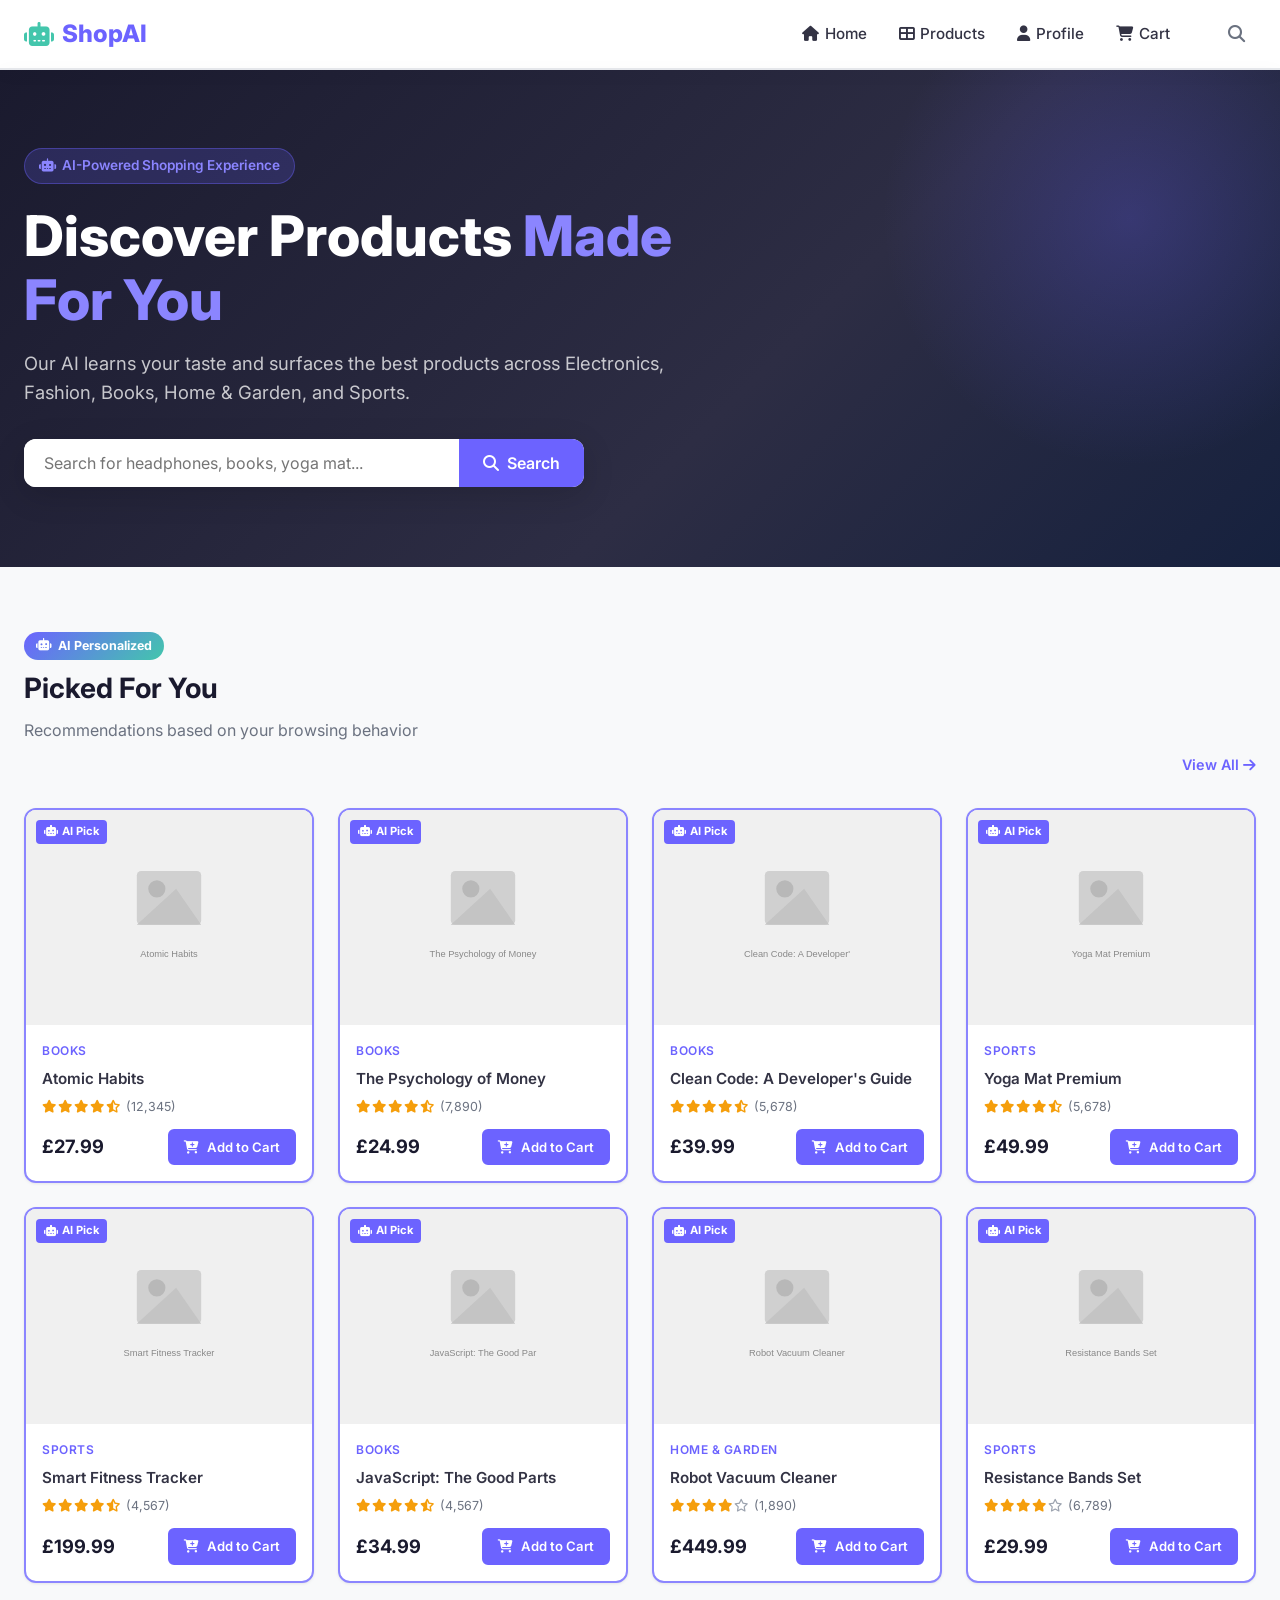
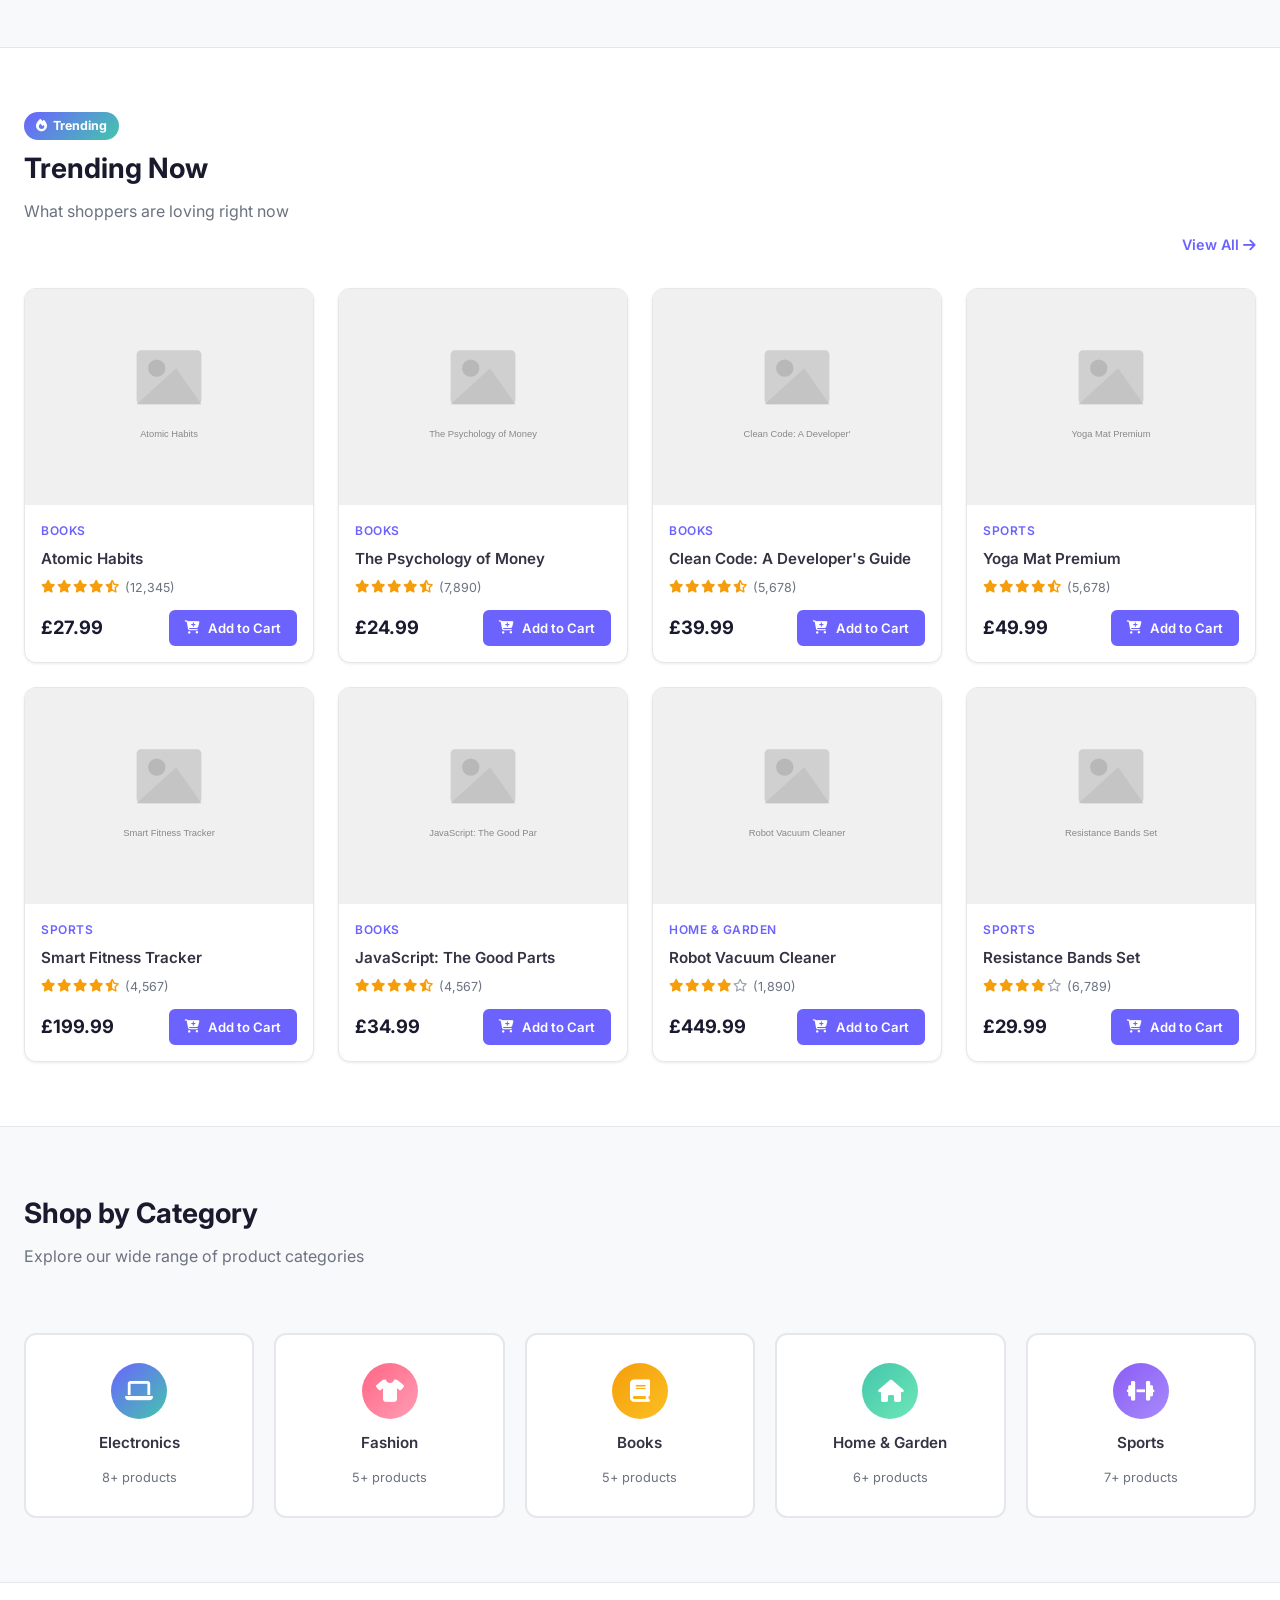
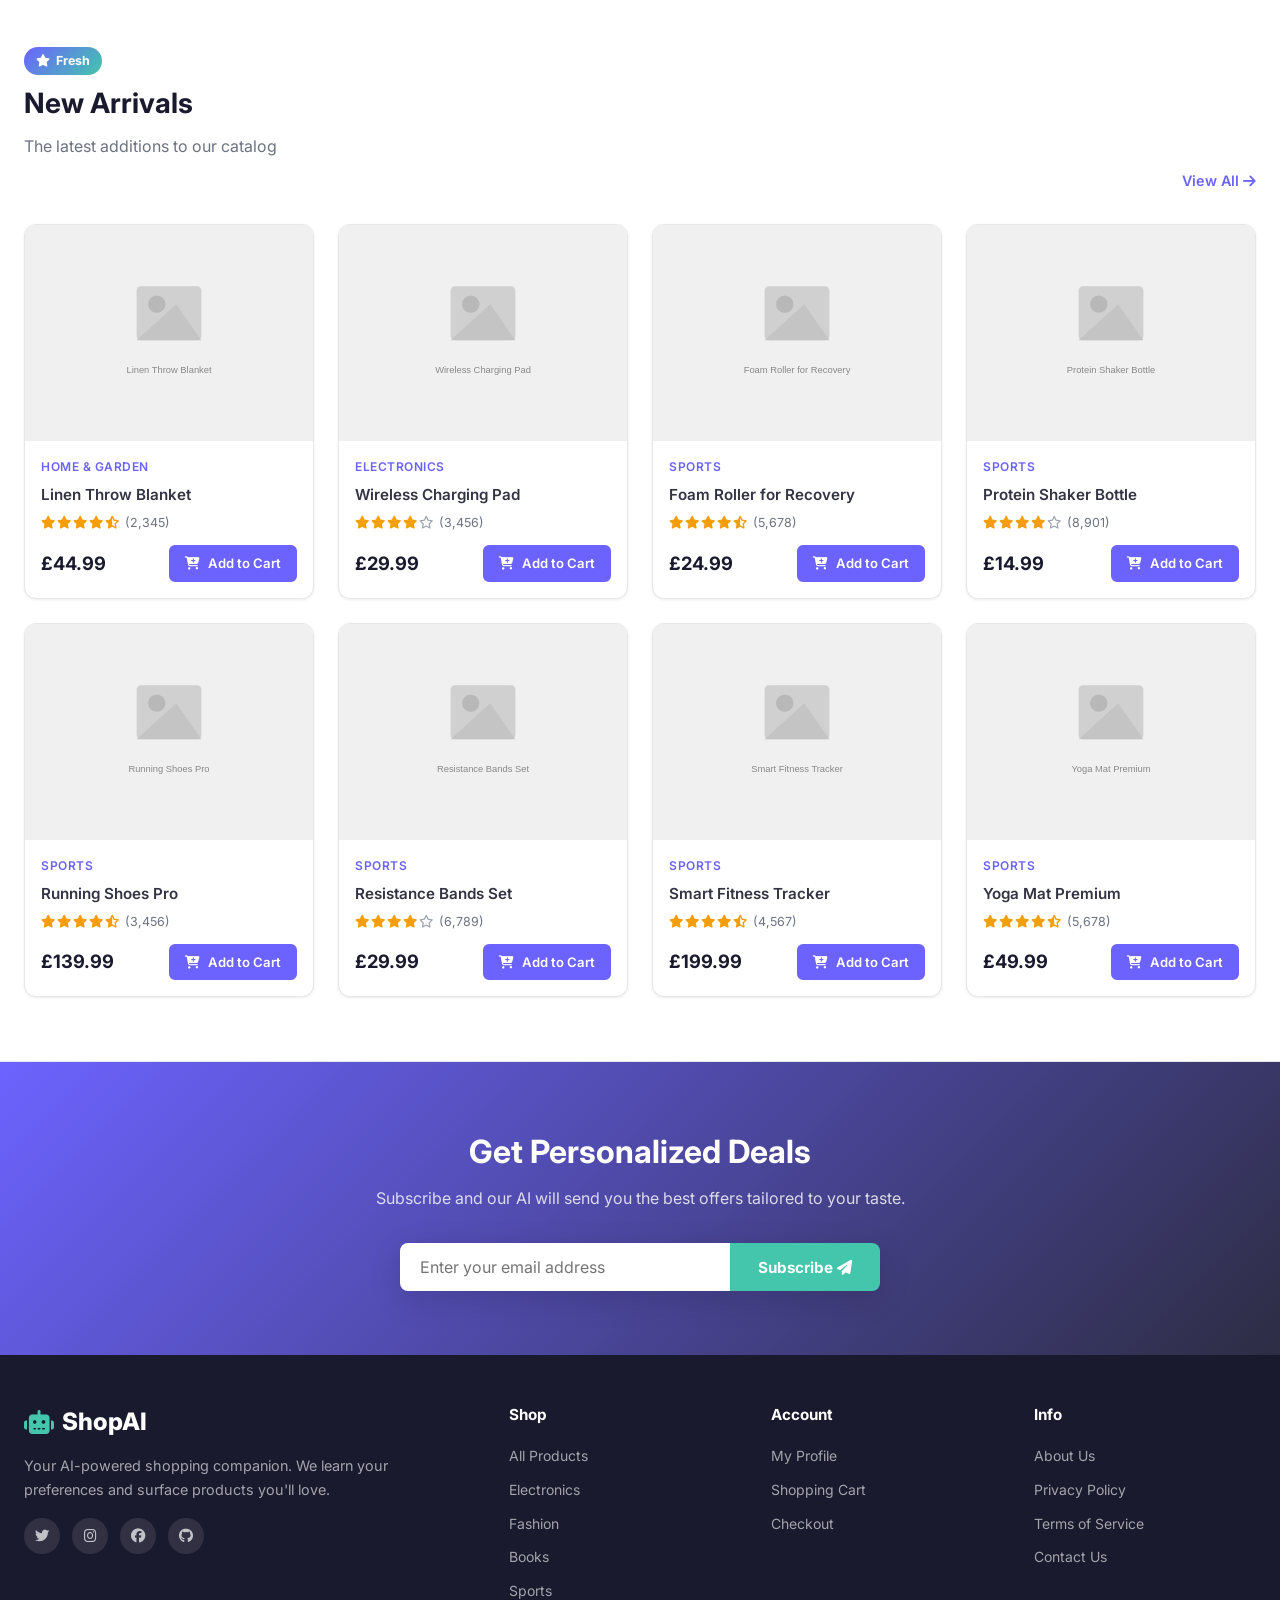
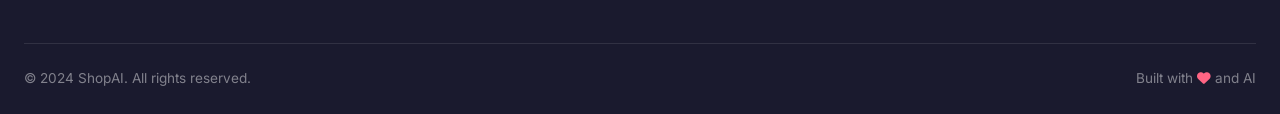
==== commit d957b77e: "AI-ecommerce" ====
--- a/index.html
+++ b/index.html
@@ -194,4 +194,4 @@
   <script src="js/cart-manager.js"></script>
   <script src="js/main.js"></script>
 </body>
-</html>
+</html>
--- a/css/style.css
+++ b/css/style.css
@@ -35,8 +35,15 @@
 }
 
 /* ---- Reset & Base ---- */
-*, *::before, *::after { box-sizing: border-box; margin: 0; padding: 0; }
-html { scroll-behavior: smooth; font-size: 16px; }
+*, *::before, *::after { 
+  box-sizing: border-box; 
+  margin: 0; 
+  padding: 0; 
+}
+html { 
+  scroll-behavior: smooth; 
+  font-size: 16px; 
+}
 body {
   font-family: 'Inter', 'Segoe UI', system-ui, -apple-system, sans-serif;
   color: var(--text);
@@ -44,12 +51,31 @@
   line-height: 1.6;
   -webkit-font-smoothing: antialiased;
 }
-img { max-width: 100%; height: auto; display: block; }
-a { color: var(--primary); text-decoration: none; transition: color var(--transition); }
-a:hover { color: var(--primary-dark); }
-ul { list-style: none; }
-button { cursor: pointer; font-family: inherit; border: none; background: none; }
-input, select, textarea { font-family: inherit; }
+img { 
+  max-width: 100%; 
+  height: auto; 
+  display: block; 
+}
+a { 
+  color: var(--primary); 
+  text-decoration: none; 
+  transition: color var(--transition); 
+}
+a:hover { 
+  color: var(--primary-dark); 
+}
+ul {
+  list-style: none; 
+}
+button { 
+  cursor: pointer; 
+  font-family: inherit; 
+  border: none; 
+  background: none; 
+}
+input, select, textarea { 
+  font-family: inherit; 
+}
 
 /* ---- Layout Utilities ---- */
 .container {
@@ -57,7 +83,9 @@
   margin: 0 auto;
   padding: 0 24px;
 }
-.section { padding: 64px 0; }
+.section { 
+  padding: 64px 0; 
+}
 .section-title {
   font-size: 1.75rem;
   font-weight: 700;
@@ -83,11 +111,22 @@
   font-size: 0.9rem;
   white-space: nowrap;
 }
-.view-all-link:hover { text-decoration: underline; }
-
-.grid-4 { display: grid; grid-template-columns: repeat(4, 1fr); gap: 24px; }
-.grid-3 { display: grid; grid-template-columns: repeat(3, 1fr); gap: 24px; }
-.grid-2 { display: grid; grid-template-columns: repeat(2, 1fr); gap: 24px; }
+.view-all-link:hover { 
+  text-decoration: underline; 
+}
+
+.grid-4 { display: grid; 
+  grid-template-columns: repeat(4, 1fr); 
+  gap: 24px; 
+}
+.grid-3 { display: grid; 
+  grid-template-columns: repeat(3, 1fr); 
+  gap: 24px; 
+}
+.grid-2 { display: grid; 
+  grid-template-columns: repeat(2, 1fr); 
+  gap: 24px; 
+}
 
 /* ---- Buttons ---- */
 .btn {
@@ -138,8 +177,15 @@
   border-color: var(--error);
 }
 .btn-danger:hover { background: #dc2626; }
-.btn-lg { padding: 14px 32px; font-size: 1.05rem; border-radius: var(--radius); }
-.btn-sm { padding: 7px 14px; font-size: 0.82rem; border-radius: 6px; }
+.btn-lg { 
+  padding: 14px 32px; 
+  font-size: 1.05rem; 
+  border-radius: var(--radius); 
+}
+.btn-sm { padding: 7px 14px; 
+  font-size: 0.82rem; 
+  border-radius: 6px; 
+}
 .btn-icon {
   width: 40px; height: 40px;
   display: inline-flex; align-items: center; justify-content: center;
@@ -155,7 +201,10 @@
   color: var(--primary);
   border-color: var(--border);
 }
-.btn-block { width: 100%; justify-content: center; }
+.btn-block { 
+  width: 100%; 
+  justify-content: center; 
+}
 
 /* ---- Header ---- */
 #main-header {
@@ -181,8 +230,12 @@
   gap: 8px;
   flex-shrink: 0;
 }
-.logo i { color: var(--accent); }
-.logo:hover { color: var(--primary-dark); }
+.logo i { 
+  color: var(--accent); 
+}
+.logo:hover { 
+  color: var(--primary-dark); 
+}
 
 .nav-links {
   display: flex;
@@ -205,7 +258,9 @@
   color: var(--primary);
   background: rgba(108,99,255,0.08);
 }
-.cart-link { position: relative; }
+.cart-link { 
+  position: relative;
+ }
 .cart-badge {
   position: absolute;
   top: -2px; right: -4px;
@@ -222,8 +277,14 @@
   padding: 0 4px;
   line-height: 1;
 }
-.header-actions { display: flex; gap: 4px; align-items: center; }
-.mobile-menu-toggle { display: none; }
+.header-actions { 
+  display: flex; 
+  gap: 4px; 
+  align-items: center; 
+}
+.mobile-menu-toggle { 
+  display: none; 
+}
 
 /* ---- Search Dropdown ---- */
 .search-bar-dropdown {
@@ -235,7 +296,9 @@
   transition: max-height 0.3s ease;
   box-shadow: var(--shadow);
 }
-.search-bar-dropdown.active { max-height: 400px; }
+.search-bar-dropdown.active { 
+  max-height: 400px; 
+}
 .header-search-form {
   display: flex;
   gap: 8px;
@@ -250,7 +313,9 @@
   outline: none;
   transition: border-color var(--transition);
 }
-.header-search-form input:focus { border-color: var(--primary); }
+.header-search-form input:focus { 
+  border-color: var(--primary); 
+}
 .search-suggestions {
   padding-bottom: 12px;
 }
@@ -263,10 +328,24 @@
   color: var(--text);
   transition: background var(--transition);
 }
-.suggestion-item:hover { background: var(--border-light); color: var(--text); }
-.suggestion-item img { width: 40px; height: 30px; object-fit: cover; border-radius: 4px; }
-.suggestion-item span:first-of-type { flex: 1; font-size: 0.9rem; }
-.suggestion-price { font-weight: 600; color: var(--primary); font-size: 0.85rem; }
+.suggestion-item:hover { 
+  background: var(--border-light); 
+  color: var(--text);
+ }
+.suggestion-item img { 
+  width: 40px; height: 30px; 
+  object-fit: cover; 
+  border-radius: 4px; 
+}
+.suggestion-item span:first-of-type { 
+  flex: 1; 
+  font-size: 0.9rem; 
+}
+.suggestion-price { 
+  font-weight: 600; 
+  color: var(--primary); 
+  font-size: 0.85rem;
+}
 .suggestion-more {
   display: block;
   text-align: center;
@@ -317,7 +396,9 @@
   line-height: 1.15;
   margin-bottom: 16px;
 }
-.hero h1 span { color: var(--primary-light); }
+.hero h1 span { 
+  color: var(--primary-light); 
+}
 .hero p {
   color: rgba(255,255,255,0.75);
   font-size: 1.15rem;
@@ -352,7 +433,9 @@
   align-items: center;
   gap: 8px;
 }
-.hero-search button:hover { background: var(--primary-dark); }
+.hero-search button:hover { 
+  background: var(--primary-dark);
+}
 
 /* ---- Product Cards ---- */
 .products-grid {
@@ -390,7 +473,9 @@
   object-fit: cover;
   transition: transform 0.4s ease;
 }
-.product-card:hover .product-card-image img { transform: scale(1.05); }
+.product-card:hover .product-card-image img { 
+  transform: scale(1.05); 
+}
 .ai-badge {
   position: absolute;
   top: 10px;
@@ -443,8 +528,15 @@
   align-items: center;
   gap: 6px;
 }
-.stars { display: flex; gap: 2px; color: var(--star-color); font-size: 0.8rem; }
-.rating-count { font-size: 0.78rem; color: var(--text-muted); }
+.stars { 
+  display: flex; 
+  gap: 2px; color: var(--star-color); 
+  font-size: 0.8rem; 
+}
+.rating-count { 
+  font-size: 0.78rem; 
+  color: var(--text-muted); 
+}
 .product-price-row {
   display: flex;
   align-items: center;
@@ -469,9 +561,20 @@
   padding: 64px 24px;
   color: var(--text-muted);
 }
-.no-results-full i { font-size: 3rem; color: var(--text-light); margin-bottom: 16px; display: block; }
-.no-results-full h3 { color: var(--text); font-size: 1.25rem; margin-bottom: 8px; }
-.no-results-full p { margin-bottom: 24px; }
+.no-results-full i { 
+  font-size: 3rem; 
+  color: var(--text-light); 
+  margin-bottom: 16px; 
+  display: block; 
+}
+.no-results-full h3 { 
+  color: var(--text); 
+  font-size: 1.25rem; 
+  margin-bottom: 8px; 
+}
+.no-results-full p { 
+  margin-bottom: 24px;
+}
 
 /* ---- Category Cards ---- */
 .categories-grid {
@@ -510,16 +613,34 @@
   color: #fff;
   font-size: 1.4rem;
 }
-.category-card:nth-child(2) .category-icon { background: linear-gradient(135deg, var(--secondary), #ff9eb5); }
-.category-card:nth-child(3) .category-icon { background: linear-gradient(135deg, #f59e0b, #fbbf24); }
-.category-card:nth-child(4) .category-icon { background: linear-gradient(135deg, var(--accent), #6ee7b7); }
-.category-card:nth-child(5) .category-icon { background: linear-gradient(135deg, #8b5cf6, #a78bfa); }
-.category-name { font-size: 0.95rem; font-weight: 600; }
-.category-count { font-size: 0.8rem; color: var(--text-muted); }
+.category-card:nth-child(2) .category-icon { 
+  background: linear-gradient(135deg, var(--secondary), #ff9eb5); 
+}
+.category-card:nth-child(3) .category-icon { 
+  background: linear-gradient(135deg, #f59e0b, #fbbf24); 
+}
+.category-card:nth-child(4) .category-icon { 
+  background: linear-gradient(135deg, var(--accent), #6ee7b7); 
+}
+.category-card:nth-child(5) .category-icon { 
+  background: linear-gradient(135deg, #8b5cf6, #a78bfa); 
+}
+.category-name { 
+  font-size: 0.95rem; 
+  font-weight: 600; 
+}
+.category-count { 
+  font-size: 0.8rem; 
+  color: var(--text-muted); 
+}
 
 /* ---- Star Ratings ---- */
-.stars .fa-star, .stars .fa-star-half-alt { color: var(--star-color); }
-.stars .fa-star.far { color: var(--text-light); }
+.stars .fa-star, .stars .fa-star-half-alt { 
+  color: var(--star-color); 
+}
+.stars .fa-star.far { 
+  color: var(--text-light); 
+}
 
 /* ---- Toast Notifications ---- */
 .toast-container {
@@ -550,17 +671,41 @@
   opacity: 0;
   border-left: 4px solid var(--info);
 }
-.toast-show { transform: translateX(0); opacity: 1; }
-.toast-hide { transform: translateX(110%); opacity: 0; }
-.toast-success { border-left-color: var(--success); }
-.toast-error { border-left-color: var(--error); }
-.toast-warning { border-left-color: var(--warning); }
-.toast-info { border-left-color: var(--info); }
-.toast-success .fas { color: var(--success); }
-.toast-error .fas { color: var(--error); }
-.toast-warning .fas { color: var(--warning); }
-.toast-info .fas { color: var(--info); }
-.toast span { flex: 1; }
+.toast-show { 
+  transform: translateX(0); 
+  opacity: 1; 
+}
+.toast-hide { 
+  transform: translateX(110%); 
+  opacity: 0; 
+}
+.toast-success { 
+  border-left-color: var(--success); 
+}
+.toast-error { 
+  border-left-color: var(--error);
+ }
+.toast-warning { 
+  border-left-color: var(--warning);
+ }
+.toast-info { 
+  border-left-color: var(--info); 
+}
+.toast-success .fas { 
+  color: var(--success); 
+}
+.toast-error .fas { 
+  color: var(--error); 
+}
+.toast-warning .fas { 
+  color: var(--warning); 
+}
+.toast-info .fas { 
+  color: var(--info); 
+}
+.toast span { 
+  flex: 1; 
+}
 .toast-close {
   background: none; border: none;
   color: rgba(255,255,255,0.6);
@@ -570,7 +715,9 @@
   transition: color var(--transition);
   pointer-events: all;
 }
-.toast-close:hover { color: #fff; }
+.toast-close:hover { 
+  color: #fff; 
+}
 
 /* ---- Newsletter ---- */
 .newsletter {
@@ -579,8 +726,15 @@
   padding: 64px 0;
   text-align: center;
 }
-.newsletter h2 { font-size: 2rem; font-weight: 700; margin-bottom: 8px; }
-.newsletter p { color: rgba(255,255,255,0.8); margin-bottom: 32px; }
+.newsletter h2 { 
+  font-size: 2rem; 
+  font-weight: 700; 
+  margin-bottom: 8px;
+}
+.newsletter p { 
+  color: rgba(255,255,255,0.8); 
+  margin-bottom: 32px; 
+}
 .newsletter-form {
   display: flex;
   gap: 0;
@@ -607,7 +761,9 @@
   font-size: 0.95rem;
   transition: background var(--transition);
 }
-.newsletter-form button:hover { background: var(--accent-dark); }
+.newsletter-form button:hover { 
+  background: var(--accent-dark); 
+}
 
 /* ---- Footer ---- */
 footer {
@@ -625,20 +781,28 @@
   color: #fff;
   margin-bottom: 12px;
 }
-.footer-brand p { font-size: 0.9rem; line-height: 1.7; color: rgba(255,255,255,0.6); }
+.footer-brand p { 
+  font-size: 0.9rem; 
+  line-height: 1.7; 
+  color: rgba(255,255,255,0.6); 
+}
 .footer-col h4 {
   color: #fff;
   font-size: 0.95rem;
   font-weight: 700;
   margin-bottom: 16px;
 }
-.footer-col ul li + li { margin-top: 8px; }
+.footer-col ul li + li { 
+  margin-top: 8px; 
+}
 .footer-col ul li a {
   color: rgba(255,255,255,0.6);
   font-size: 0.875rem;
   transition: color var(--transition);
 }
-.footer-col ul li a:hover { color: var(--primary-light); }
+.footer-col ul li a:hover { 
+  color: var(--primary-light); 
+}
 .footer-bottom {
   border-top: 1px solid rgba(255,255,255,0.1);
   padding-top: 24px;
@@ -650,7 +814,9 @@
   flex-wrap: wrap;
   gap: 12px;
 }
-.footer-social { display: flex; gap: 12px; }
+.footer-social { 
+  display: flex; gap: 12px; 
+}
 .footer-social a {
   width: 36px; height: 36px;
   border-radius: 50%;
@@ -662,7 +828,10 @@
   font-size: 0.9rem;
   transition: all var(--transition);
 }
-.footer-social a:hover { background: var(--primary); color: #fff; }
+.footer-social a:hover { 
+  background: var(--primary); 
+  color: #fff; 
+}
 
 /* ---- Loading Spinner ---- */
 .spinner-overlay {
@@ -693,9 +862,15 @@
   0%, 100% { transform: scale(1); }
   50% { transform: scale(1.05); }
 }
-.fade-in { animation: fadeIn 0.5s ease forwards; }
-.slide-up { animation: slideUp 0.5s ease forwards; }
-.pulse { animation: pulse 2s ease infinite; }
+.fade-in { 
+  animation: fadeIn 0.5s ease forwards; 
+}
+.slide-up { 
+  animation: slideUp 0.5s ease forwards; 
+}
+.pulse { 
+  animation: pulse 2s ease infinite; 
+}
 
 /* ---- Product Detail ---- */
 .product-detail-container {
@@ -721,8 +896,17 @@
   font-weight: 600;
   margin-bottom: 12px;
 }
-.product-detail-name { font-size: 1.75rem; font-weight: 800; line-height: 1.25; margin-bottom: 8px; }
-.product-brand { color: var(--text-muted); font-size: 0.9rem; margin-bottom: 12px; }
+.product-detail-name { 
+  font-size: 1.75rem; 
+  font-weight: 800; 
+  line-height: 1.25; 
+  margin-bottom: 8px; 
+}
+.product-brand { 
+  color: var(--text-muted); 
+  font-size: 0.9rem; 
+  margin-bottom: 12px; 
+}
 .product-detail-rating {
   display: flex;
   align-items: center;
@@ -735,11 +919,28 @@
   color: var(--primary);
   margin-bottom: 12px;
 }
-.product-stock { font-size: 0.9rem; font-weight: 600; margin-bottom: 16px; }
-.product-stock.in-stock { color: var(--success); }
-.product-stock.out-of-stock { color: var(--error); }
-.product-description { color: var(--text-muted); line-height: 1.7; margin-bottom: 16px; }
-.product-tags { display: flex; flex-wrap: wrap; gap: 6px; margin-bottom: 24px; }
+.product-stock { 
+  font-size: 0.9rem; 
+  font-weight: 600; 
+  margin-bottom: 16px; 
+}
+.product-stock.in-stock { 
+  color: var(--success);
+}
+.product-stock.out-of-stock { 
+  color: var(--error); 
+}
+.product-description { 
+  color: var(--text-muted); 
+  line-height: 1.7; 
+  margin-bottom: 16px; 
+}
+.product-tags { 
+  display: flex; 
+  flex-wrap: wrap; 
+  gap: 6px; 
+  margin-bottom: 24px; 
+}
 .tag {
   background: var(--border-light);
   color: var(--text-muted);
@@ -782,7 +983,9 @@
   -moz-appearance: textfield;
 }
 #qty-input::-webkit-inner-spin-button,
-.cart-qty-input::-webkit-inner-spin-button { display: none; }
+.cart-qty-input::-webkit-inner-spin-button { 
+  display: none; 
+}
 
 /* ---- Breadcrumb ---- */
 .breadcrumb {
@@ -794,10 +997,19 @@
   gap: 8px;
   flex-wrap: wrap;
 }
-.breadcrumb a { color: var(--text-muted); }
-.breadcrumb a:hover { color: var(--primary); }
-.breadcrumb i { font-size: 0.7rem; }
-.breadcrumb span { color: var(--text); font-weight: 500; }
+.breadcrumb a { 
+  color: var(--text-muted); 
+}
+.breadcrumb a:hover { 
+  color: var(--primary); 
+}
+.breadcrumb i { 
+  font-size: 0.7rem; 
+}
+.breadcrumb span { 
+  color: var(--text); 
+  font-weight: 500; 
+}
 
 /* ---- Reviews ---- */
 .review-card {
@@ -806,7 +1018,9 @@
   border-radius: var(--radius);
   padding: 20px 24px;
 }
-.review-card + .review-card { margin-top: 16px; }
+.review-card + .review-card { 
+  margin-top: 16px; 
+}
 .review-header {
   display: flex;
   align-items: center;
@@ -814,9 +1028,18 @@
   margin-bottom: 8px;
   flex-wrap: wrap;
 }
-.review-author { font-weight: 700; }
-.review-date { font-size: 0.8rem; color: var(--text-muted); margin-left: auto; }
-.review-text { color: var(--text-muted); line-height: 1.6; }
+.review-author { 
+  font-weight: 700; 
+}
+.review-date { 
+  font-size: 0.8rem; 
+  color: var(--text-muted); 
+  margin-left: auto; 
+}
+.review-text { 
+  color: var(--text-muted); 
+  line-height: 1.6; 
+}
 
 /* ---- Page Header ---- */
 .page-header {
@@ -824,17 +1047,38 @@
   color: #fff;
   padding: 40px 0;
 }
-.page-header h1 { font-size: 2rem; font-weight: 800; margin-bottom: 4px; }
-.page-header p { color: rgba(255,255,255,0.7); }
+.page-header h1 { 
+  font-size: 2rem; 
+  font-weight: 800; 
+  margin-bottom: 4px; 
+}
+.page-header p { 
+  color: rgba(255,255,255,0.7); 
+}
 
 /* ---- Utility ---- */
-.text-center { text-align: center; }
-.text-muted { color: var(--text-muted); }
-.mt-4 { margin-top: 16px; }
-.mt-8 { margin-top: 32px; }
-.mb-4 { margin-bottom: 16px; }
-.mb-8 { margin-bottom: 32px; }
-.muted { color: var(--text-muted); font-size: 0.9rem; }
+.text-center { 
+  text-align: center; 
+}
+.text-muted { 
+  color: var(--text-muted); 
+}
+.mt-4 { 
+  margin-top: 16px; 
+}
+.mt-8 { 
+  margin-top: 32px; 
+}
+.mb-4 { 
+  margin-bottom: 16px; 
+}
+.mb-8 { 
+  margin-bottom: 32px; 
+}
+.muted { 
+  color: var(--text-muted); 
+  font-size: 0.9rem; 
+}
 .ai-section-tag {
   display: inline-flex;
   align-items: center;
@@ -846,4 +1090,4 @@
   font-size: 0.78rem;
   font-weight: 700;
   margin-bottom: 6px;
-}
+}
--- a/css/components.css
+++ b/css/components.css
@@ -636,4 +636,4 @@
   background: rgba(108,99,255,0.06);
   border-radius: var(--radius-sm);
   border-left: 3px solid var(--primary);
-}
+}
--- a/css/responsive.css
+++ b/css/responsive.css
@@ -199,4 +199,4 @@
 @media print {
   #main-header, footer, .toast-container, .btn, .search-bar-dropdown { display: none; }
   body { background: #fff; color: #000; }
-}
+}
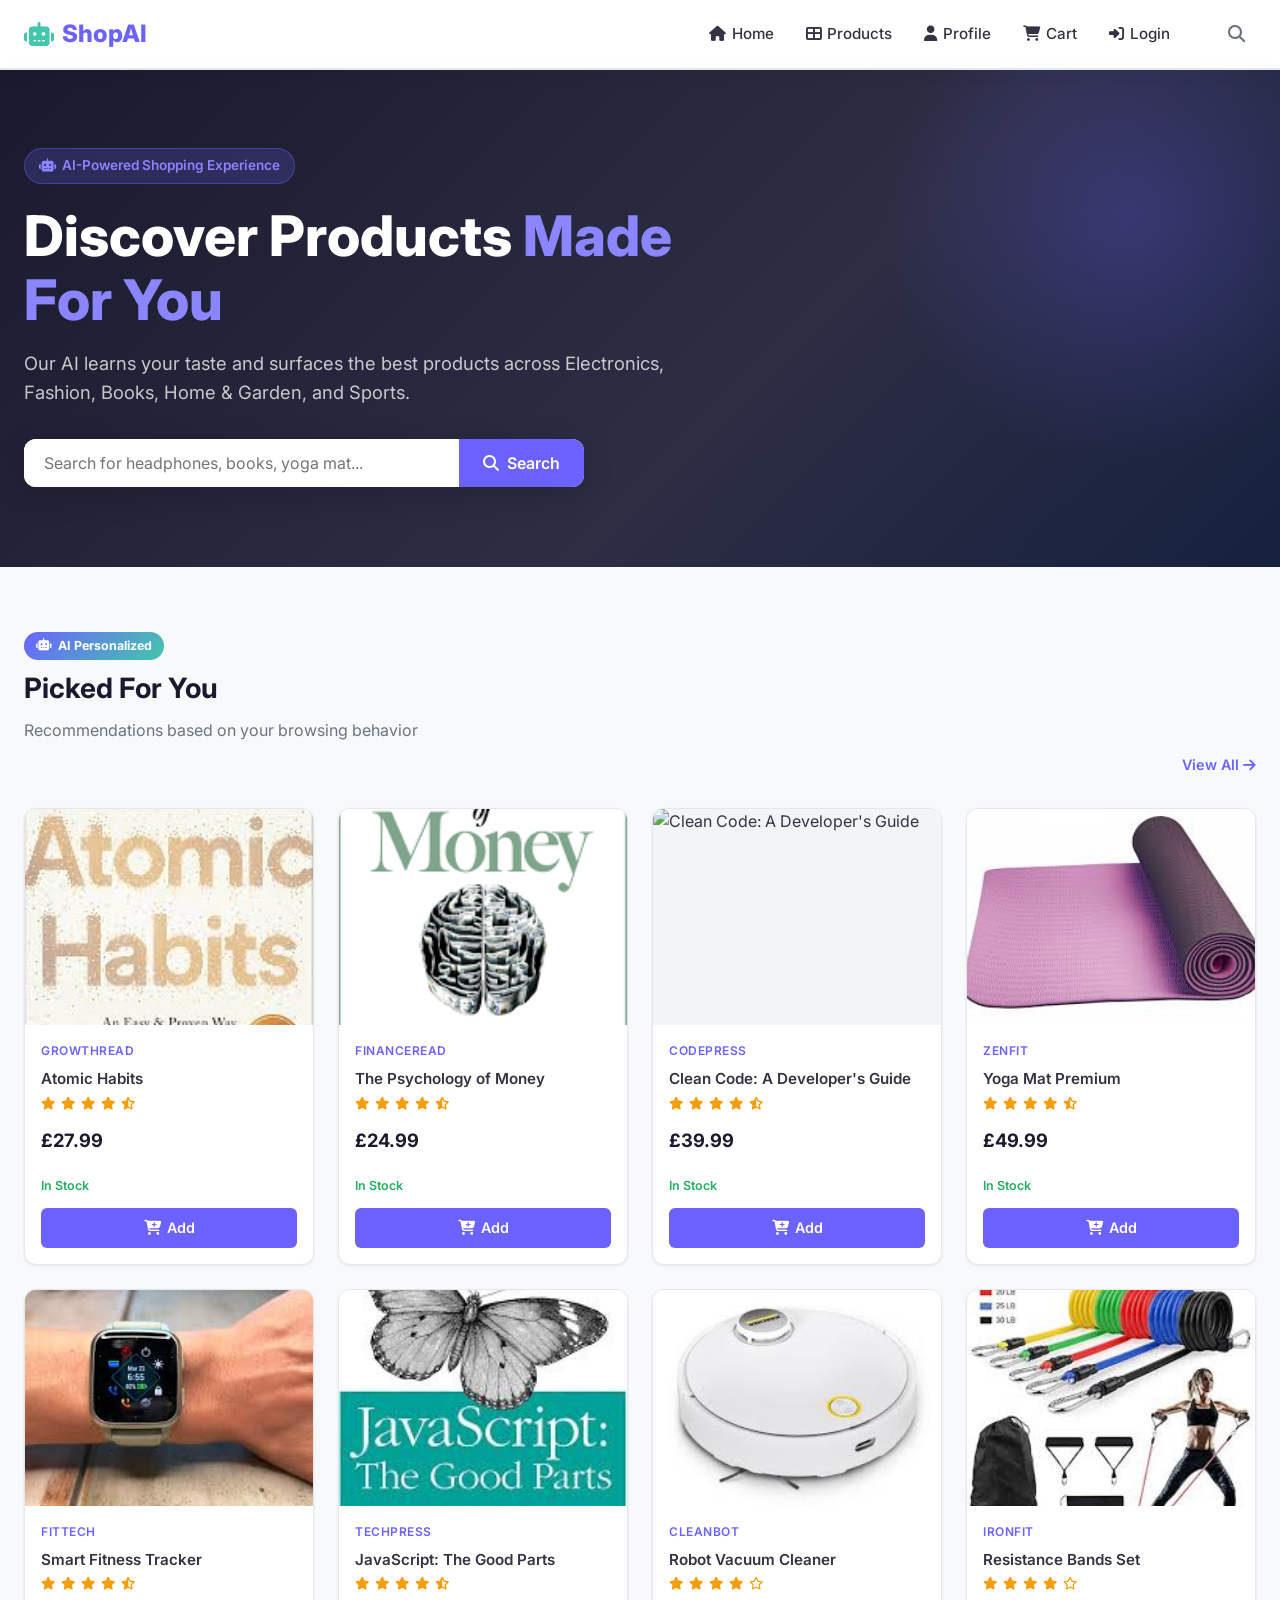
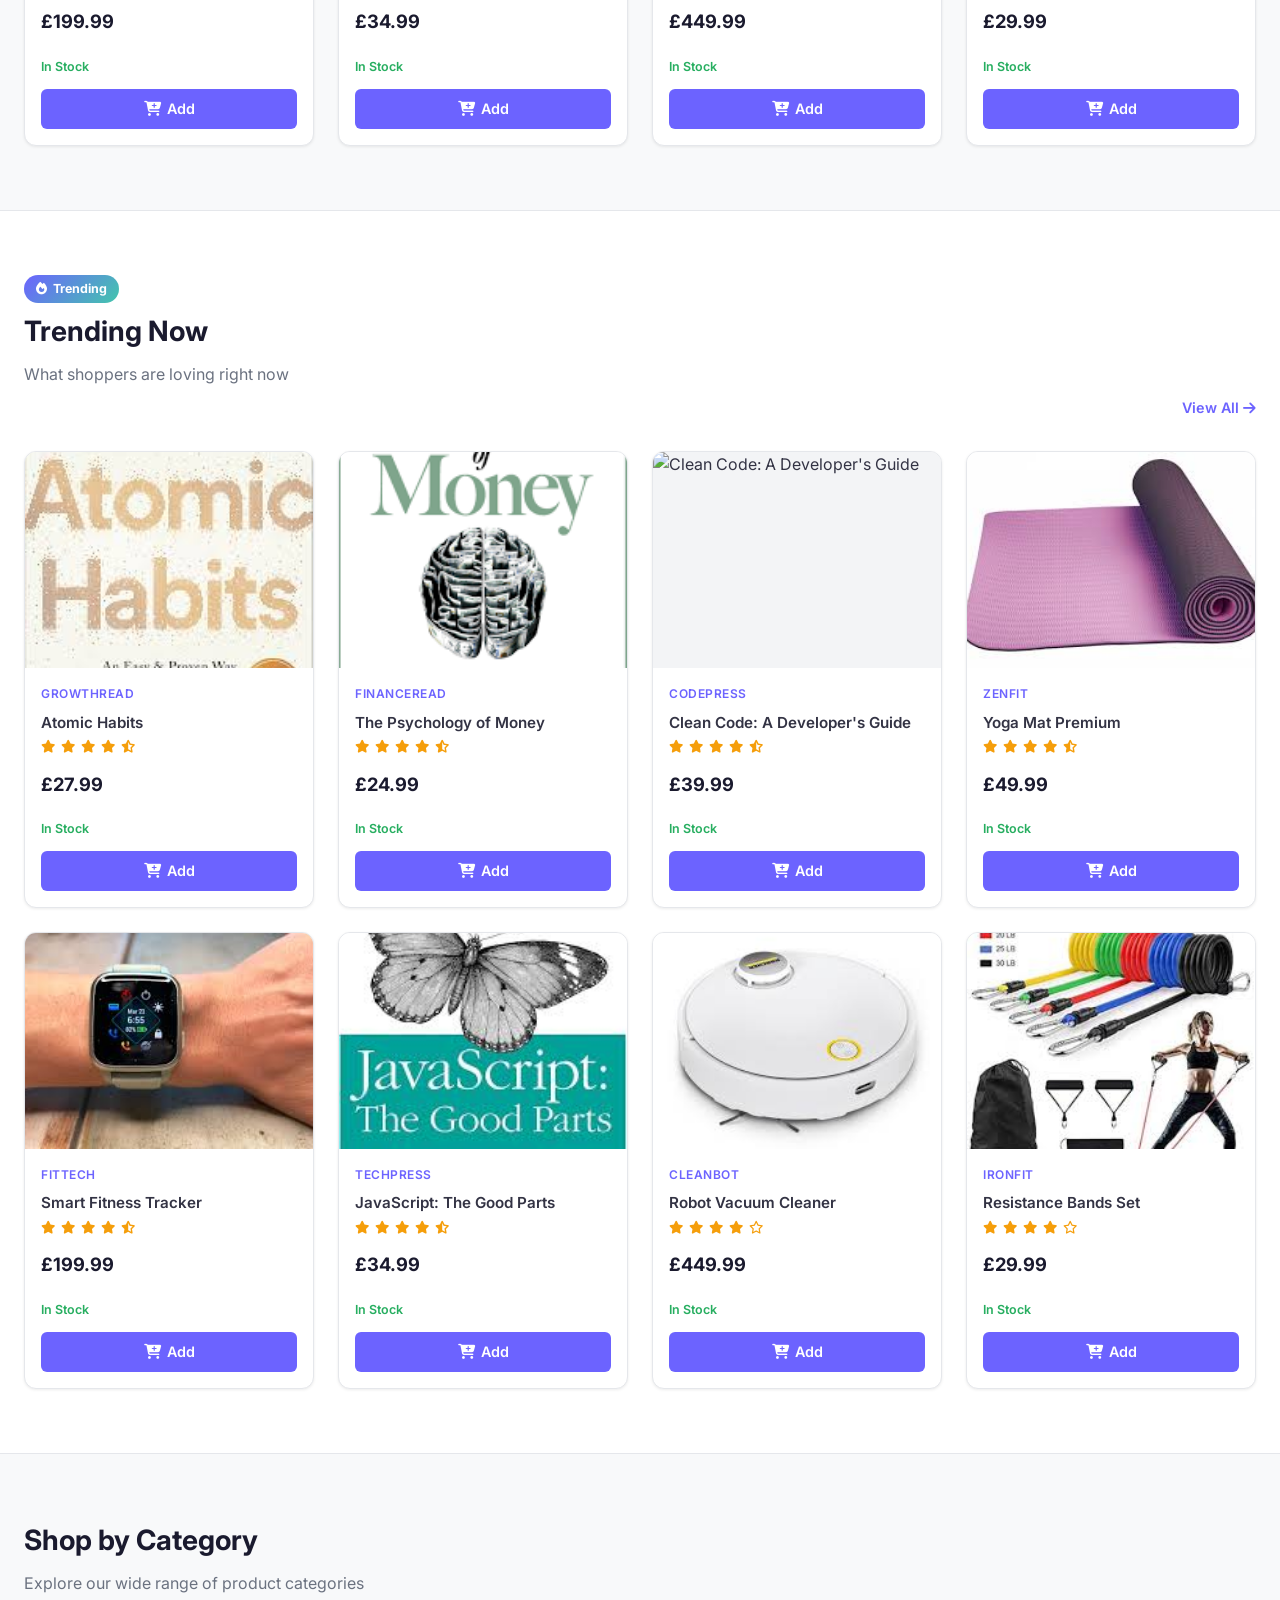
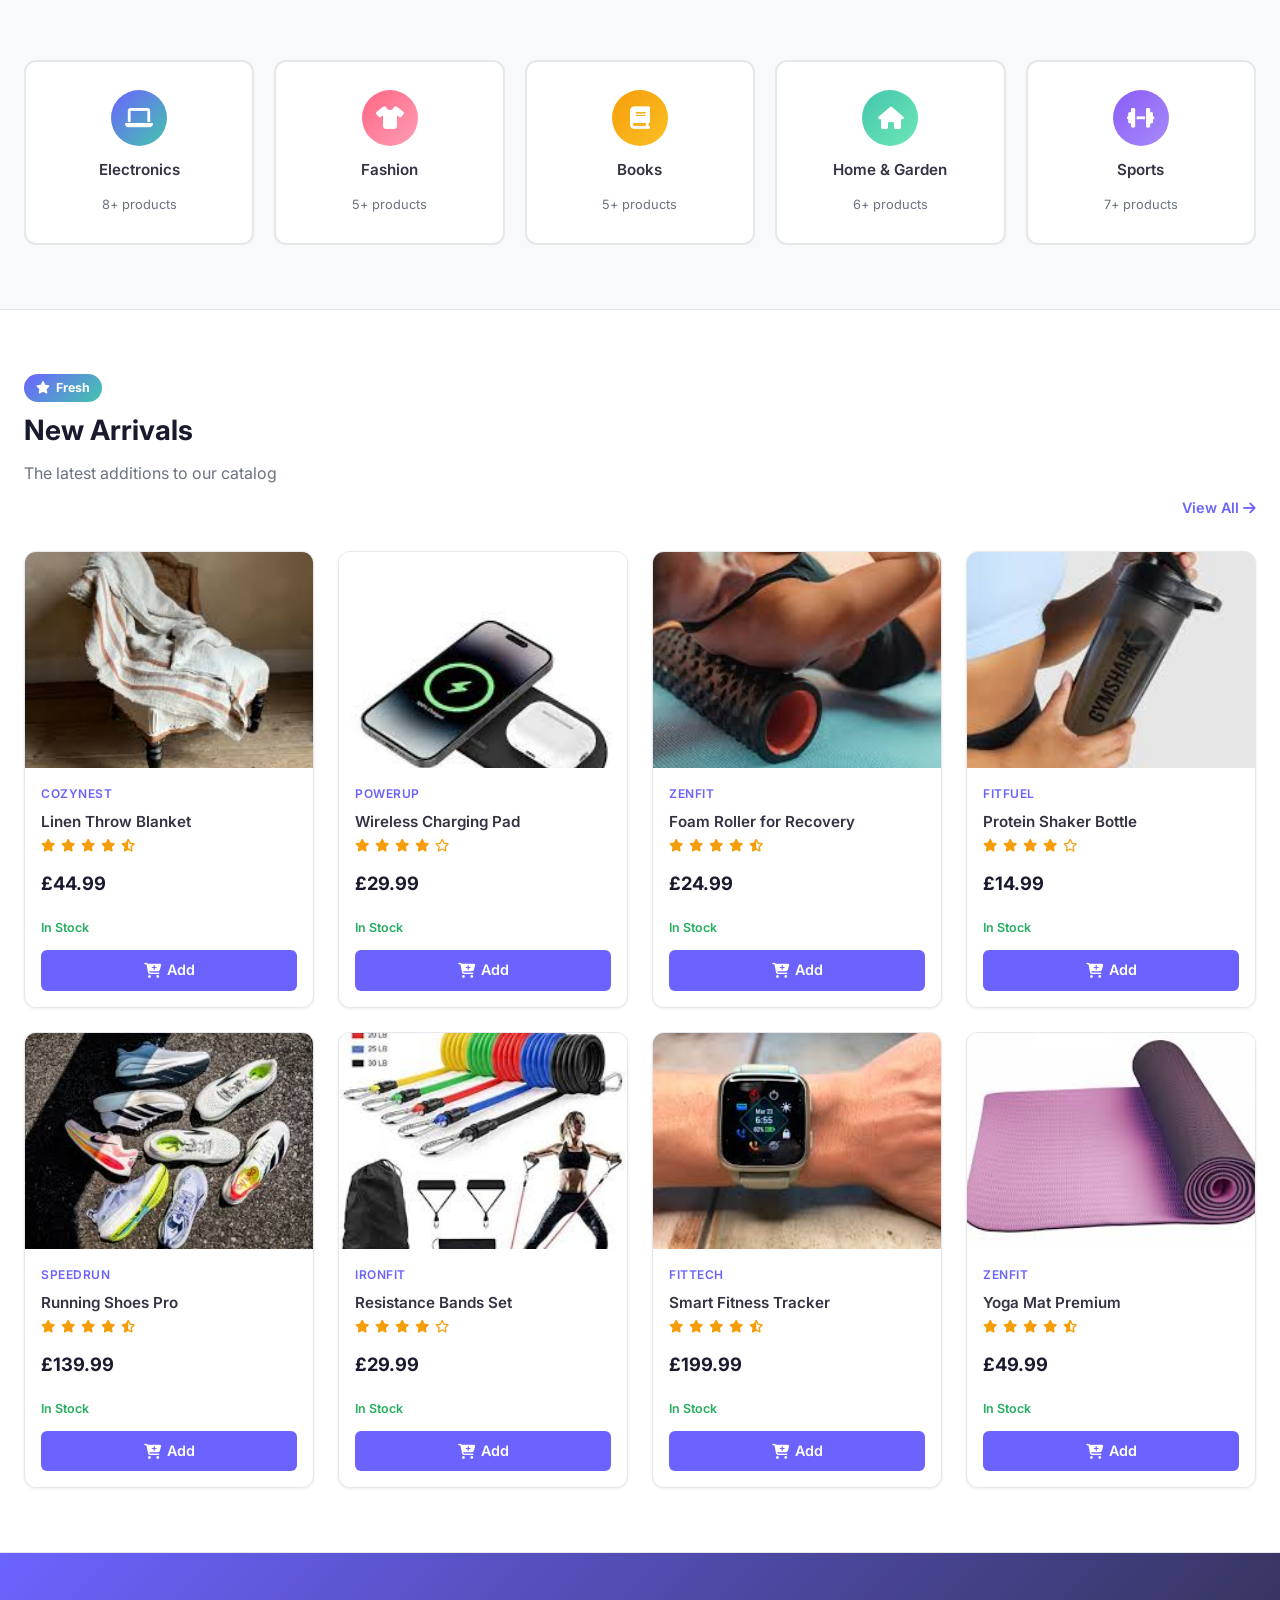
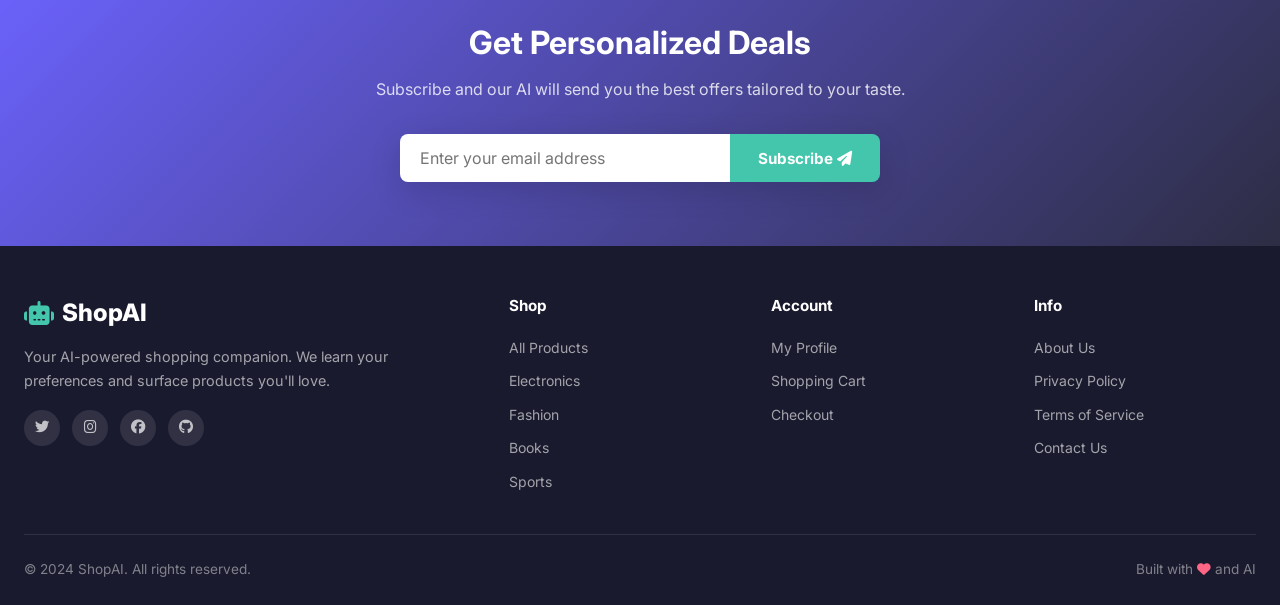
==== commit 68dd62bc: "Description of your changes" ====
--- a/index.html
+++ b/index.html
@@ -146,9 +146,9 @@
           <p>Your AI-powered shopping companion. We learn your preferences and surface products you'll love.</p>
           <div class="footer-social" style="margin-top:16px;">
             <a href="#" aria-label="Twitter"><i class="fab fa-twitter"></i></a>
-            <a href="#" aria-label="Instagram"><i class="fab fa-instagram"></i></a>
+            <a href="https://www.instagram.com" aria-label="Instagram"><i class="fab fa-instagram"></i></a>
             <a href="#" aria-label="Facebook"><i class="fab fa-facebook"></i></a>
-            <a href="#" aria-label="GitHub"><i class="fab fa-github"></i></a>
+            <a href="https://github.com" aria-label="GitHub"><i class="fab fa-github"></i></a>
           </div>
         </div>
         <div class="footer-col">
@@ -172,10 +172,10 @@
         <div class="footer-col">
           <h4>Info</h4>
           <ul>
-            <li><a href="#">About Us</a></li>
-            <li><a href="#">Privacy Policy</a></li>
-            <li><a href="#">Terms of Service</a></li>
-            <li><a href="#">Contact Us</a></li>
+            <li><a href="about.html">About Us</a></li>
+            <li><a href="privacy-policy.html">Privacy Policy</a></li>
+            <li><a href="terms-of-service.html">Terms of Service</a></li>
+            <li><a href="contact.html">Contact Us</a></li>
           </ul>
         </div>
       </div>
@@ -186,12 +186,65 @@
     </div>
   </footer>
 
+
+  <!-- Product Modal -->
+  <div id="product-modal" class="product-modal">
+    <div class="product-modal-content">
+      <button class="modal-close" id="modal-close-btn">&times;</button>
+      
+      <div class="modal-body">
+        <div class="modal-images-section">
+          <div class="main-image-container">
+            <img id="modal-main-image" src="" alt="Product" class="modal-main-image">
+          </div>
+        </div>
+
+        <div class="modal-info-section">
+          <span class="modal-category-badge" id="modal-category"></span>
+          <h2 id="modal-product-name"></h2>
+          
+          <div class="modal-rating">
+            <div class="stars" id="modal-stars"></div>
+            <span id="modal-rating-text"></span>
+          </div>
+
+          <div class="modal-price-section">
+            <span class="modal-price" id="modal-price"></span>
+            <span class="modal-stock" id="modal-stock"></span>
+          </div>
+
+          <p class="modal-description" id="modal-description"></p>
+
+          <div class="modal-brand">
+            <strong>Brand:</strong>
+            <span id="modal-brand"></span>
+          </div>
+
+          <div class="modal-tags" id="modal-tags"></div>
+
+          <div class="modal-quantity-section">
+            <label>Quantity:</label>
+            <div class="quantity-selector">
+              <button class="qty-btn" id="modal-qty-minus">−</button>
+              <input type="number" id="modal-qty-input" value="1" min="1">
+              <button class="qty-btn" id="modal-qty-plus">+</button>
+            </div>
+          </div>
+
+          <button class="btn btn-primary btn-lg modal-add-to-cart" id="modal-add-to-cart">
+            <i class="fas fa-cart-plus"></i> Add to Cart
+          </button>
+        </div>
+      </div>
+    </div>
+  </div>
   <!-- Scripts -->
   <script src="js/products-data.js"></script>
   <script src="js/utils.js"></script>
   <script src="js/user-tracking.js"></script>
   <script src="js/recommendation-engine.js"></script>
   <script src="js/cart-manager.js"></script>
+  <script src="js/auth.js"></script>        
   <script src="js/main.js"></script>
 </body>
 </html>
--- a/css/style.css
+++ b/css/style.css
@@ -1,7 +1,6 @@
 /* ===================================================
    SHOPAI – Main Stylesheet
    =================================================== */
-
 /* CSS Variables */
 :root {
   --primary: #6C63FF;
@@ -443,6 +442,7 @@
   grid-template-columns: repeat(4, 1fr);
   gap: 24px;
 }
+
 .product-card {
   background: var(--bg-card);
   border-radius: var(--radius);
@@ -452,30 +452,37 @@
   border: 1px solid var(--border);
   display: flex;
   flex-direction: column;
-}
+  height: 100%;
+}
+
 .product-card:hover {
   transform: translateY(-4px);
   box-shadow: var(--shadow-lg);
 }
+
 .product-card.ai-recommended {
   border-color: var(--primary-light);
   border-width: 2px;
 }
+
 .product-card-image {
   position: relative;
   aspect-ratio: 4/3;
   overflow: hidden;
   background: var(--border-light);
 }
+
 .product-card-image img {
   width: 100%;
   height: 100%;
   object-fit: cover;
   transition: transform 0.4s ease;
 }
+
 .product-card:hover .product-card-image img { 
   transform: scale(1.05); 
 }
+
 .ai-badge {
   position: absolute;
   top: 10px;
@@ -490,6 +497,7 @@
   align-items: center;
   gap: 4px;
 }
+
 .out-of-stock-badge {
   position: absolute;
   top: 10px;
@@ -501,79 +509,89 @@
   padding: 3px 8px;
   border-radius: 4px;
 }
-.product-card-body {
+
+/* Product Card Content */
+.product-card-content {
   padding: 16px;
   flex: 1;
   display: flex;
   flex-direction: column;
   gap: 8px;
 }
-.product-category {
+
+.product-card-name {
+  font-size: 0.95rem;
+  font-weight: 600;
+  line-height: 1.4;
+}
+
+.product-card-brand {
   font-size: 0.75rem;
   font-weight: 600;
   color: var(--primary);
   text-transform: uppercase;
   letter-spacing: 0.5px;
 }
-.product-name {
-  font-size: 0.95rem;
-  font-weight: 600;
-  line-height: 1.4;
-  flex: 1;
-}
-.product-name a { color: var(--text); }
-.product-name a:hover { color: var(--primary); }
-.product-rating {
+
+.product-card-rating {
   display: flex;
   align-items: center;
   gap: 6px;
-}
-.stars { 
-  display: flex; 
-  gap: 2px; color: var(--star-color); 
-  font-size: 0.8rem; 
-}
-.rating-count { 
-  font-size: 0.78rem; 
-  color: var(--text-muted); 
-}
-.product-price-row {
-  display: flex;
-  align-items: center;
-  justify-content: space-between;
-  margin-top: auto;
-  padding-top: 4px;
-}
-.product-price {
+  font-size: 0.8rem;
+  color: var(--star-color);
+}
+
+.product-card-price {
   font-size: 1.15rem;
   font-weight: 700;
   color: var(--dark);
-}
-.no-results {
-  grid-column: 1 / -1;
-  text-align: center;
-  color: var(--text-muted);
-  padding: 48px;
-}
-.no-results-full {
-  grid-column: 1 / -1;
-  text-align: center;
-  padding: 64px 24px;
-  color: var(--text-muted);
-}
-.no-results-full i { 
-  font-size: 3rem; 
-  color: var(--text-light); 
-  margin-bottom: 16px; 
-  display: block; 
-}
-.no-results-full h3 { 
-  color: var(--text); 
-  font-size: 1.25rem; 
-  margin-bottom: 8px; 
-}
-.no-results-full p { 
-  margin-bottom: 24px;
+  margin: 8px 0;
+}
+
+.product-card-stock {
+  font-size: 0.78rem;
+  font-weight: 600;
+  padding: 4px 0;
+}
+
+.product-card-stock.in-stock {
+  color: #27ae60;
+}
+
+.product-card-stock.out-of-stock {
+  color: var(--error);
+}
+
+/* Add to Cart Button */
+.add-to-cart-btn {
+  width: 100%;
+  padding: 10px 16px;
+  background: var(--primary);
+  color: white;
+  border: none;
+  border-radius: 6px;
+  font-size: 0.9rem;
+  font-weight: 600;
+  cursor: pointer;
+  transition: all var(--transition);
+  display: flex;
+  align-items: center;
+  justify-content: center;
+  gap: 6px;
+  margin-top: auto;
+}
+
+.add-to-cart-btn:hover {
+  background: var(--primary-dark);
+  transform: translateY(-2px);
+}
+
+.add-to-cart-btn:active {
+  transform: translateY(0);
+}
+
+.add-to-cart-btn i {
+  font-size: 0.95rem;
 }
 
 /* ---- Category Cards ---- */
@@ -582,6 +600,7 @@
   grid-template-columns: repeat(5, 1fr);
   gap: 20px;
 }
+
 .category-card {
   background: var(--bg-card);
   border: 2px solid var(--border);
@@ -596,6 +615,7 @@
   align-items: center;
   gap: 12px;
 }
+
 .category-card:hover {
   border-color: var(--primary);
   background: rgba(108,99,255,0.04);
@@ -603,8 +623,10 @@
   box-shadow: var(--shadow);
   color: var(--primary);
 }
+
 .category-icon {
-  width: 56px; height: 56px;
+  width: 56px;
+  height: 56px;
   border-radius: 50%;
   background: linear-gradient(135deg, var(--primary), var(--accent));
   display: flex;
@@ -613,22 +635,28 @@
   color: #fff;
   font-size: 1.4rem;
 }
+
 .category-card:nth-child(2) .category-icon { 
   background: linear-gradient(135deg, var(--secondary), #ff9eb5); 
 }
+
 .category-card:nth-child(3) .category-icon { 
   background: linear-gradient(135deg, #f59e0b, #fbbf24); 
 }
+
 .category-card:nth-child(4) .category-icon { 
   background: linear-gradient(135deg, var(--accent), #6ee7b7); 
 }
+
 .category-card:nth-child(5) .category-icon { 
   background: linear-gradient(135deg, #8b5cf6, #a78bfa); 
 }
+
 .category-name { 
   font-size: 0.95rem; 
   font-weight: 600; 
 }
+
 .category-count { 
   font-size: 0.8rem; 
   color: var(--text-muted); 
@@ -1090,4 +1118,320 @@
   font-size: 0.78rem;
   font-weight: 700;
   margin-bottom: 6px;
+}
+
+/* Product Modal */
+.product-modal {
+  display: none;
+  position: fixed;
+  top: 0;
+  left: 0;
+  width: 100%;
+  height: 100%;
+  background: rgba(0, 0, 0, 0.6);
+  z-index: 1000;
+  align-items: center;
+  justify-content: center;
+  animation: fadeIn 0.3s ease-in-out;
+}
+
+.product-modal.active {
+  display: flex;
+}
+
+@keyframes fadeIn {
+  from { opacity: 0; }
+  to { opacity: 1; }
+}
+
+.product-modal-content {
+  background: white;
+  border-radius: 12px;
+  max-width: 1000px;
+  width: 90%;
+  max-height: 90vh;
+  overflow-y: auto;
+  position: relative;
+  animation: slideUp 0.3s ease-in-out;
+}
+
+@keyframes slideUp {
+  from {
+    transform: translateY(50px);
+    opacity: 0;
+  }
+  to {
+    transform: translateY(0);
+    opacity: 1;
+  }
+}
+
+.modal-close {
+  position: absolute;
+  top: 15px;
+  right: 15px;
+  background: #f0f0f0;
+  border: none;
+  font-size: 28px;
+  cursor: pointer;
+  width: 40px;
+  height: 40px;
+  border-radius: 50%;
+  display: flex;
+  align-items: center;
+  justify-content: center;
+  z-index: 10;
+  transition: all 0.2s;
+}
+
+.modal-close:hover {
+  background: #e74c3c;
+  color: white;
+}
+
+.modal-body {
+  display: grid;
+  grid-template-columns: 1fr 1fr;
+  gap: 30px;
+  padding: 30px;
+}
+
+.modal-images-section {
+  display: flex;
+  flex-direction: column;
+  gap: 15px;
+}
+
+.main-image-container {
+  position: relative;
+  width: 100%;
+  aspect-ratio: 1;
+  background: #f9f9f9;
+  border-radius: 8px;
+  overflow: hidden;
+  display: flex;
+  align-items: center;
+  justify-content: center;
+}
+
+.modal-main-image {
+  width: 100%;
+  height: 100%;
+  object-fit: contain;
+}
+
+.image-nav-btn {
+  position: absolute;
+  top: 50%;
+  transform: translateY(-50%);
+  background: rgba(0, 0, 0, 0.5);
+  color: white;
+  border: none;
+  width: 45px;
+  height: 45px;
+  font-size: 20px;
+  cursor: pointer;
+  border-radius: 50%;
+  transition: all 0.3s;
+  z-index: 5;
+}
+
+.image-nav-btn:hover {
+  background: rgba(0, 0, 0, 0.8);
+}
+
+.image-nav-btn.prev-btn {
+  left: 10px;
+}
+
+.image-nav-btn.next-btn {
+  right: 10px;
+}
+
+.modal-thumbnails {
+  display: flex;
+  gap: 10px;
+  overflow-x: auto;
+  padding: 10px 0;
+}
+
+.modal-thumbnail {
+  width: 70px;
+  height: 70px;
+  border: 2px solid #ddd;
+  border-radius: 6px;
+  cursor: pointer;
+  overflow: hidden;
+  flex-shrink: 0;
+  transition: all 0.3s;
+}
+
+.modal-thumbnail:hover,
+.modal-thumbnail.active {
+  border-color: #3498db;
+  transform: scale(1.05);
+}
+
+.modal-thumbnail img {
+  width: 100%;
+  height: 100%;
+  object-fit: cover;
+}
+
+.modal-info-section {
+  display: flex;
+  flex-direction: column;
+  gap: 15px;
+}
+
+.modal-category-badge {
+  display: inline-block;
+  background: #3498db;
+  color: white;
+  padding: 6px 12px;
+  border-radius: 20px;
+  font-size: 12px;
+  font-weight: 600;
+  width: fit-content;
+}
+
+.modal-info-section h2 {
+  font-size: 24px;
+  margin: 0;
+  color: #2c3e50;
+  line-height: 1.3;
+}
+
+.modal-rating {
+  display: flex;
+  align-items: center;
+  gap: 10px;
+}
+
+.modal-rating .stars {
+  display: flex;
+  gap: 3px;
+}
+
+.modal-price-section {
+  display: flex;
+  align-items: center;
+  gap: 15px;
+  padding: 15px 0;
+  border-top: 1px solid #ecf0f1;
+  border-bottom: 1px solid #ecf0f1;
+}
+
+.modal-price {
+  font-size: 28px;
+  font-weight: bold;
+  color: #e74c3c;
+}
+
+.modal-stock {
+  display: inline-block;
+  padding: 8px 12px;
+  border-radius: 4px;
+  font-weight: 600;
+  font-size: 13px;
+}
+
+.modal-stock.in-stock {
+  background: #d5f4e6;
+  color: #27ae60;
+}
+
+.modal-stock.out-of-stock {
+  background: #fadbd8;
+  color: #e74c3c;
+}
+
+.modal-description {
+  color: #555;
+  line-height: 1.6;
+  margin: 0;
+  font-size: 14px;
+}
+
+.modal-brand {
+  display: flex;
+  align-items: center;
+  gap: 10px;
+  padding: 10px 0;
+  border-bottom: 1px solid #ecf0f1;
+}
+
+.modal-brand span {
+  color: #3498db;
+  font-weight: 600;
+}
+
+.modal-tags {
+  display: flex;
+  flex-wrap: wrap;
+  gap: 8px;
+}
+
+.modal-tags .tag {
+  background: #ecf0f1;
+  color: #2c3e50;
+  padding: 6px 12px;
+  border-radius: 20px;
+  font-size: 12px;
+}
+
+.modal-quantity-section {
+  display: flex;
+  align-items: center;
+  gap: 15px;
+  padding: 15px 0;
+}
+
+.modal-quantity-section label {
+  font-weight: 600;
+  min-width: 80px;
+}
+
+.modal-add-to-cart,
+.modal-view-details {
+  width: 100%;
+  padding: 14px;
+  font-size: 16px;
+  font-weight: 600;
+}
+
+.modal-add-to-cart {
+  background: #27ae60;
+  border: none;
+  color: white;
+}
+
+.modal-add-to-cart:hover {
+  background: #229954;
+}
+
+.modal-view-details {
+  background: #95a5a6;
+  color: white;
+  border: none;
+}
+
+.modal-view-details:hover {
+  background: #7f8c8d;
+}
+
+@media (max-width: 768px) {
+  .modal-body {
+    grid-template-columns: 1fr;
+    gap: 20px;
+    padding: 20px;
+  }
+
+  .modal-info-section h2 {
+    font-size: 20px;
+  }
+
+  .modal-price {
+    font-size: 24px;
+  }
 }
